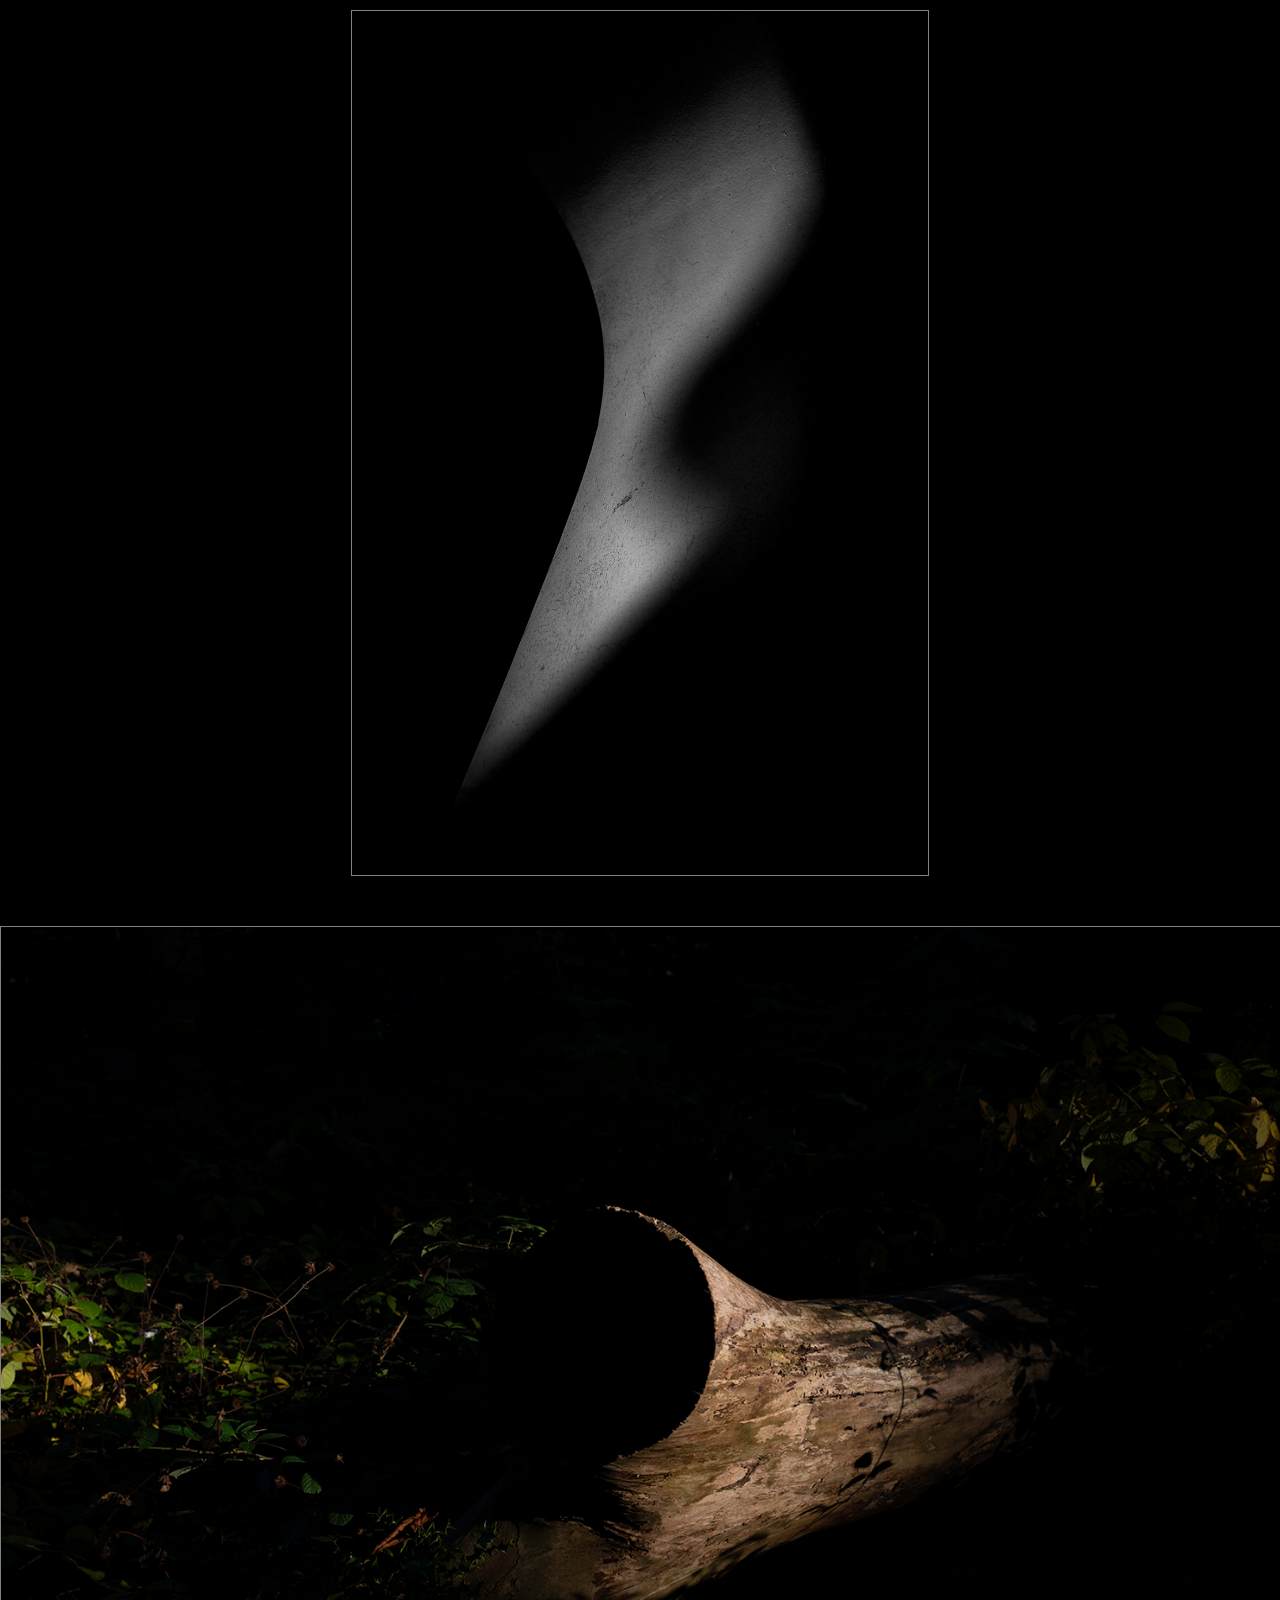
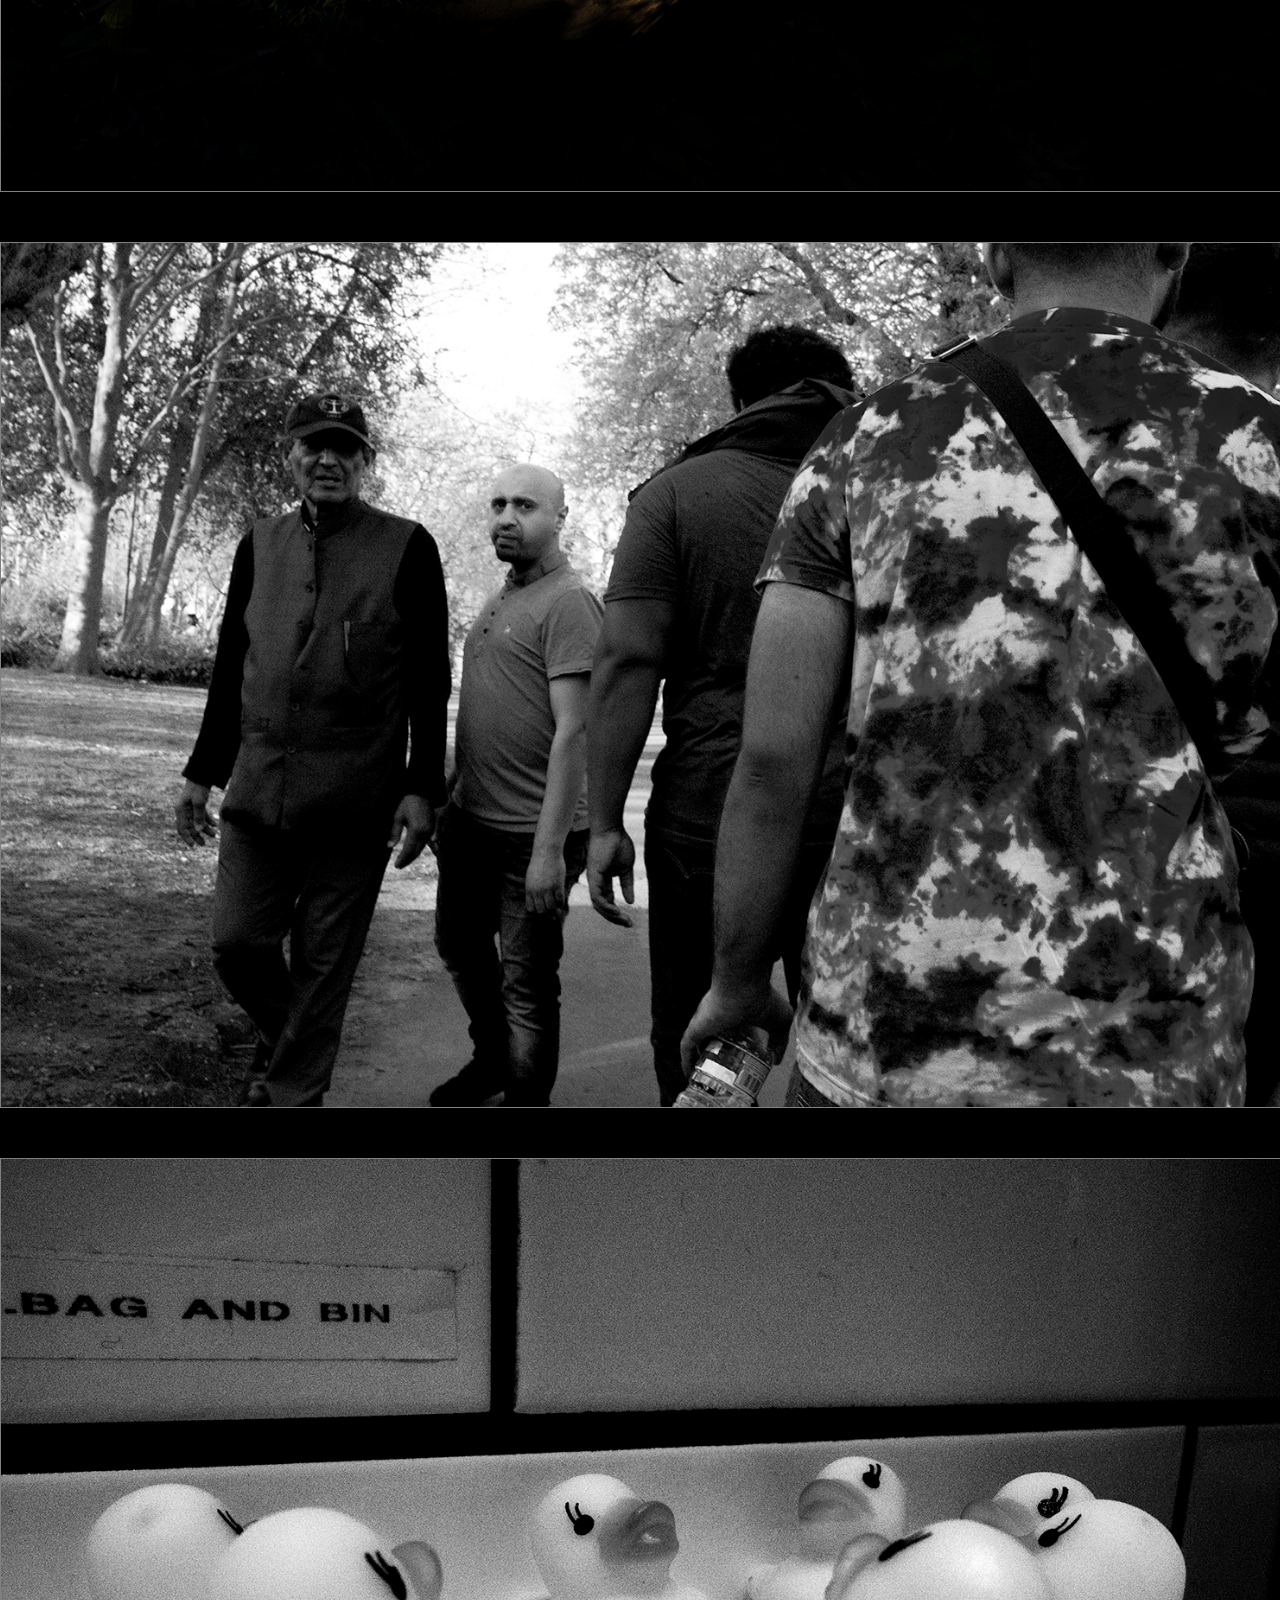
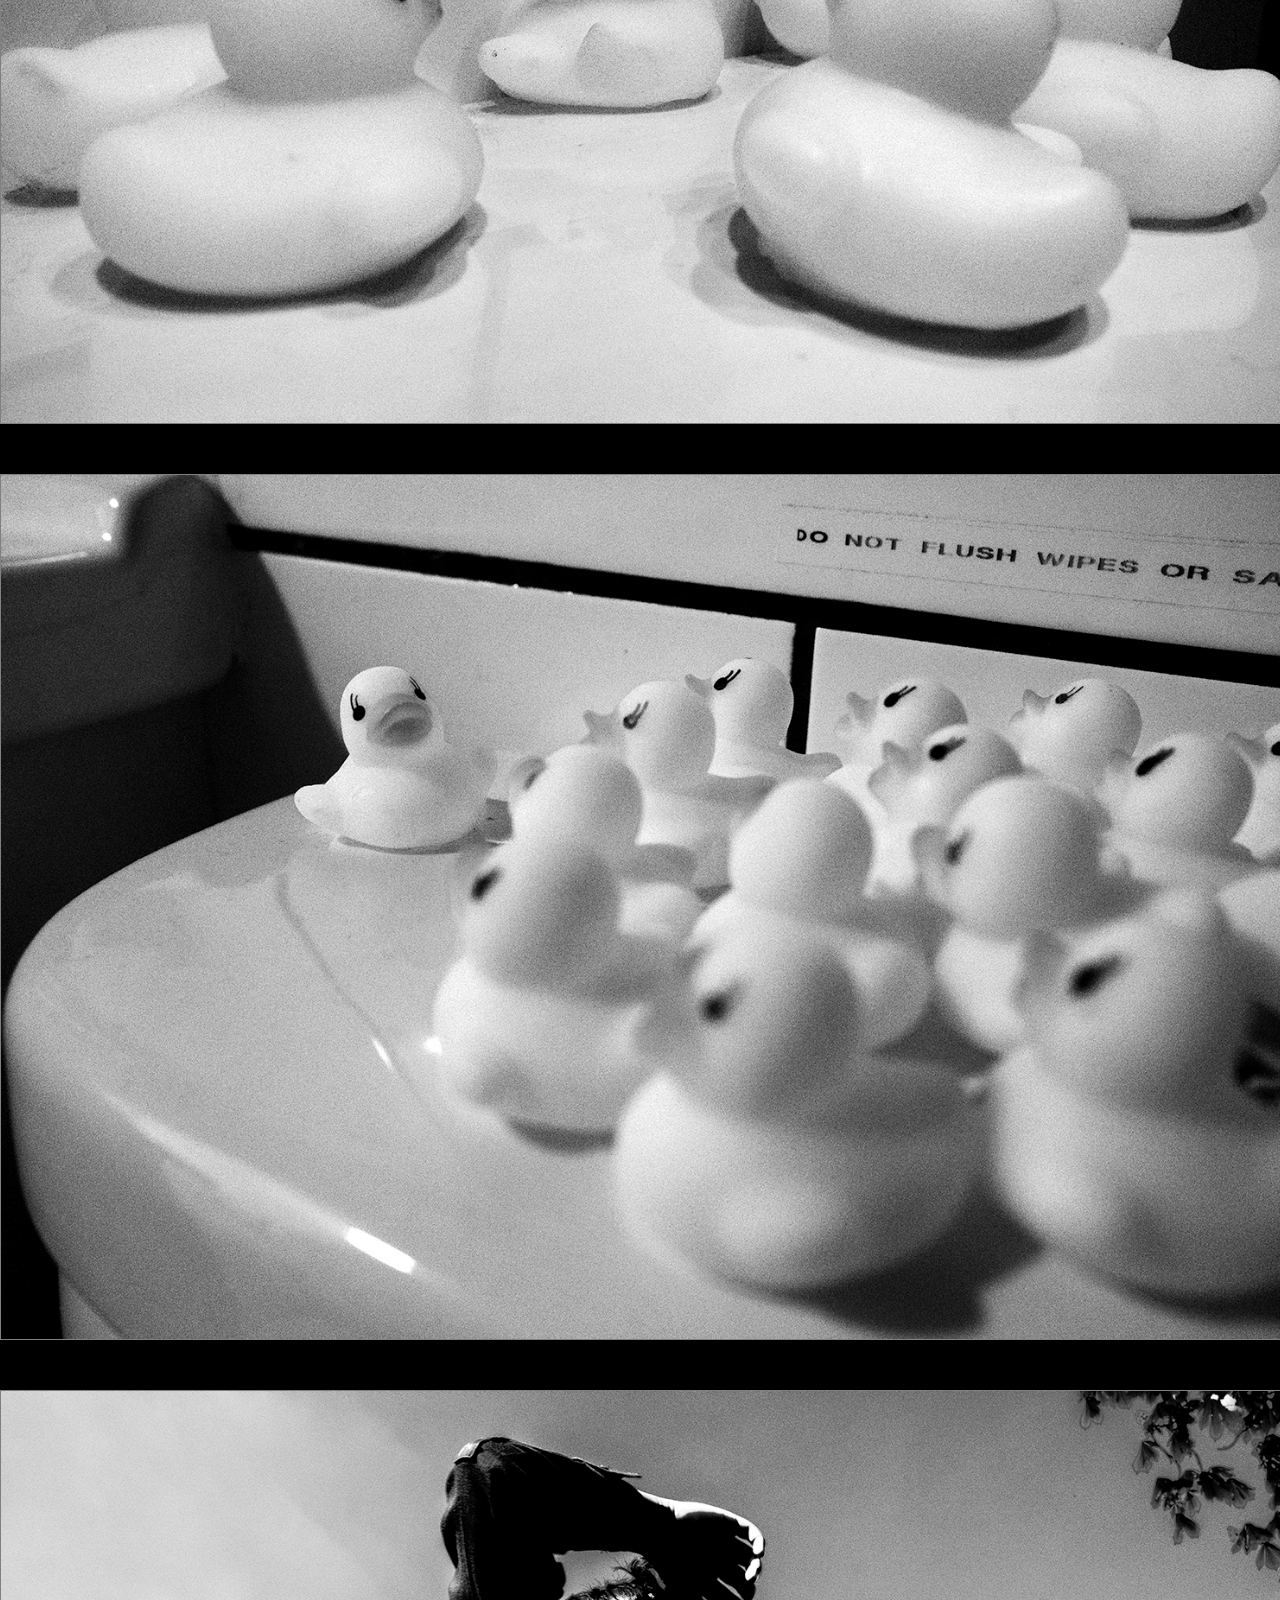
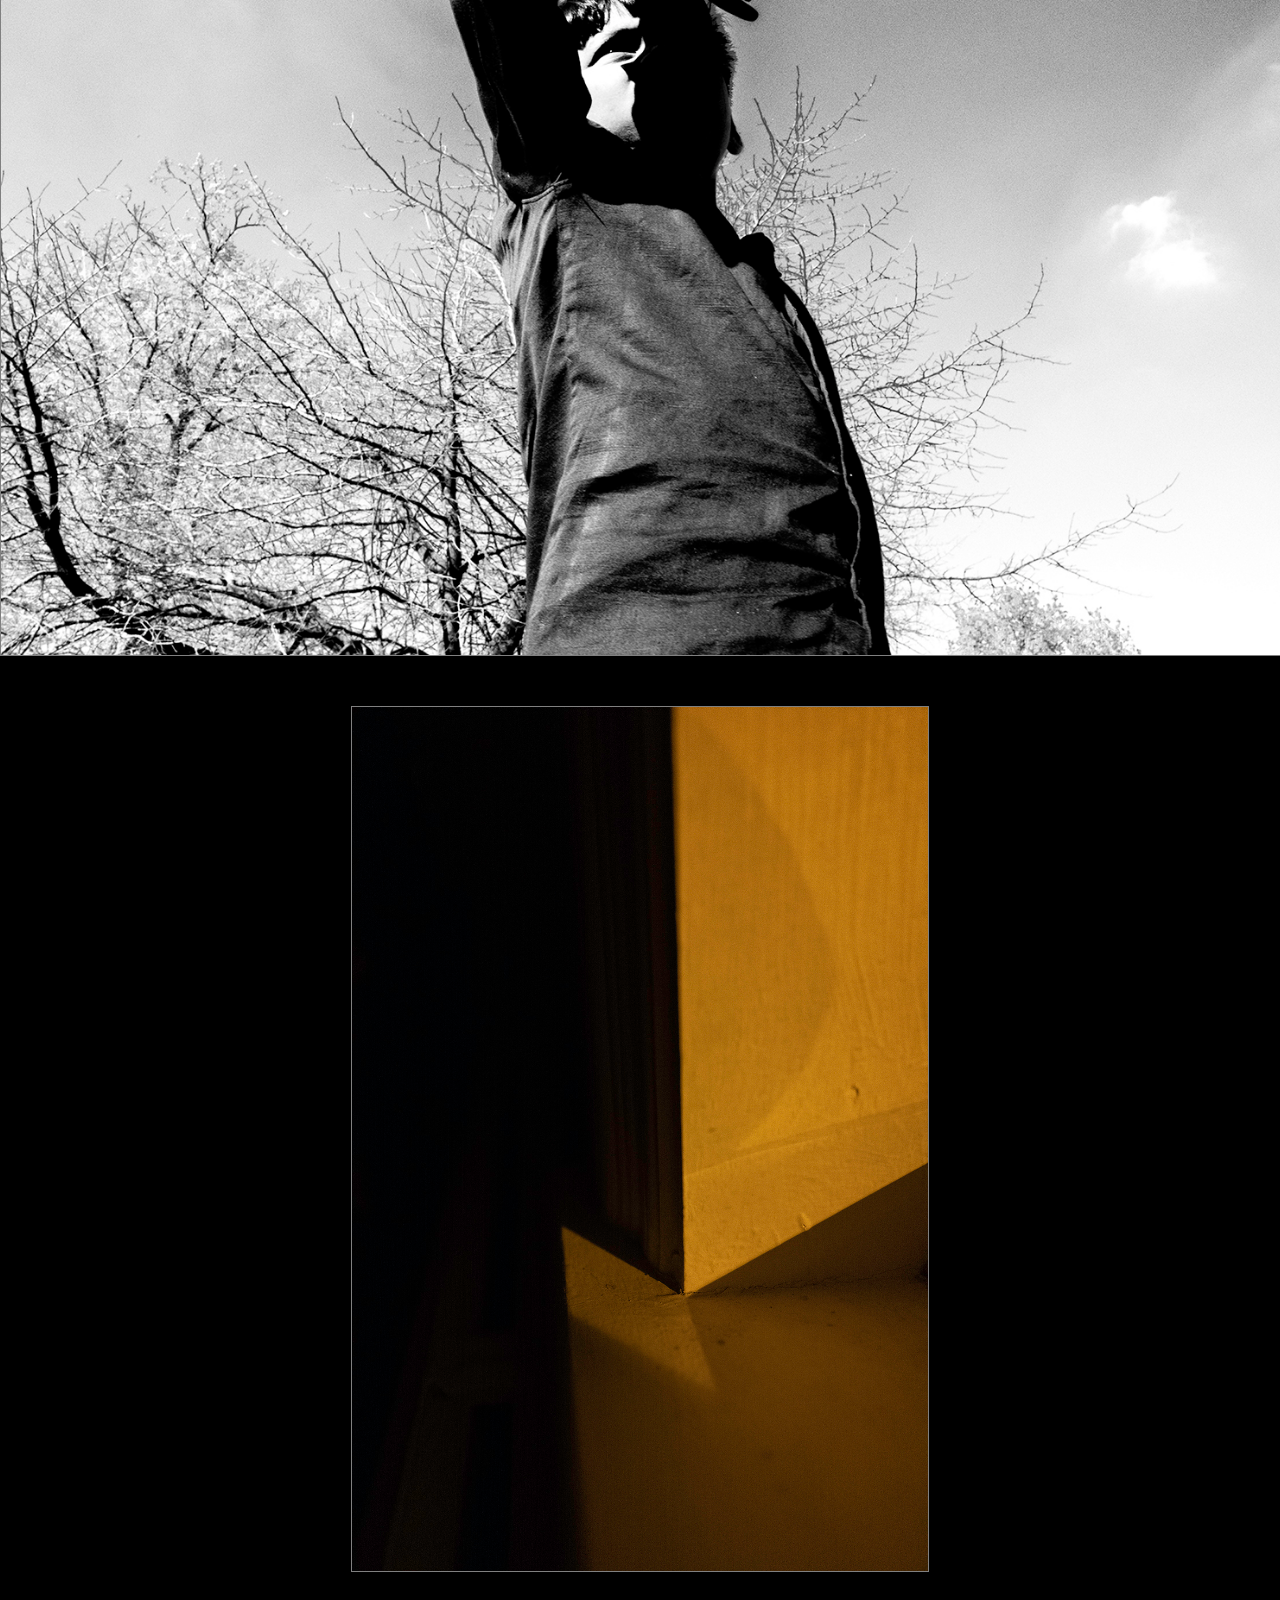
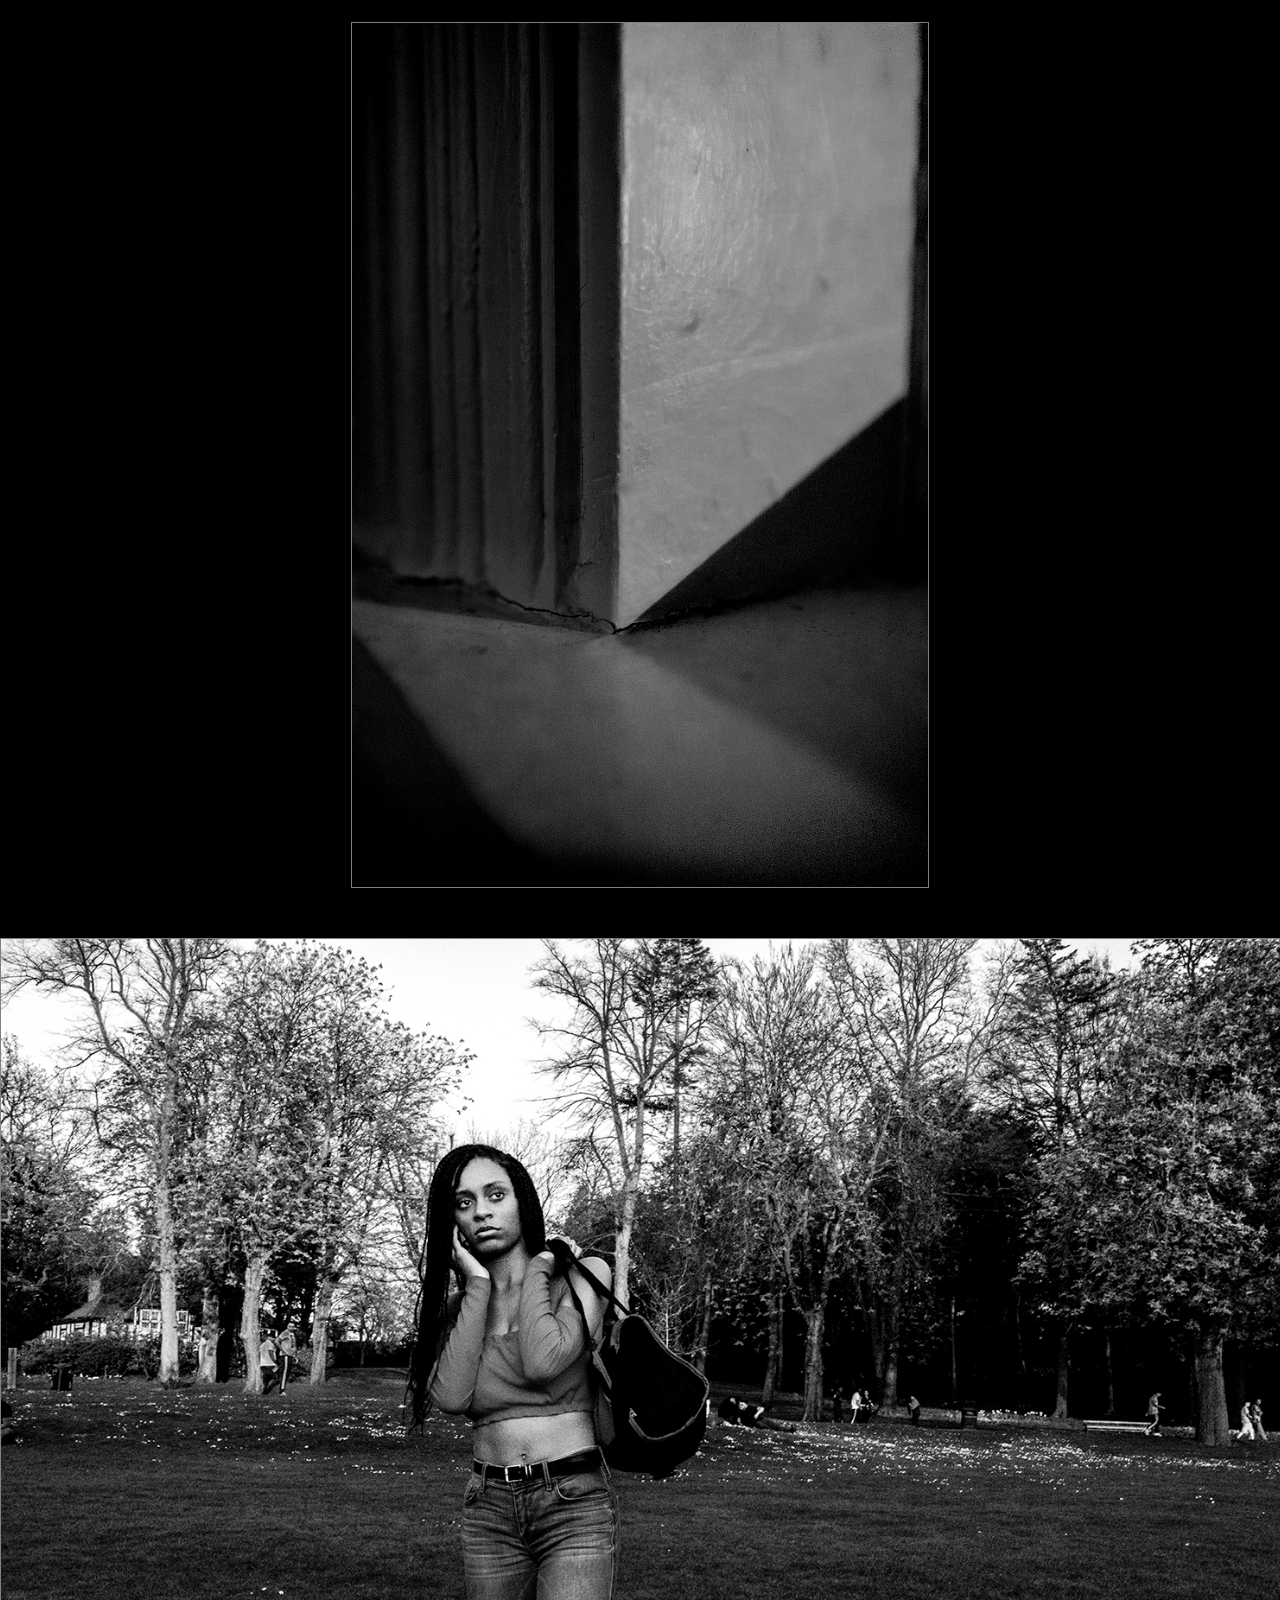
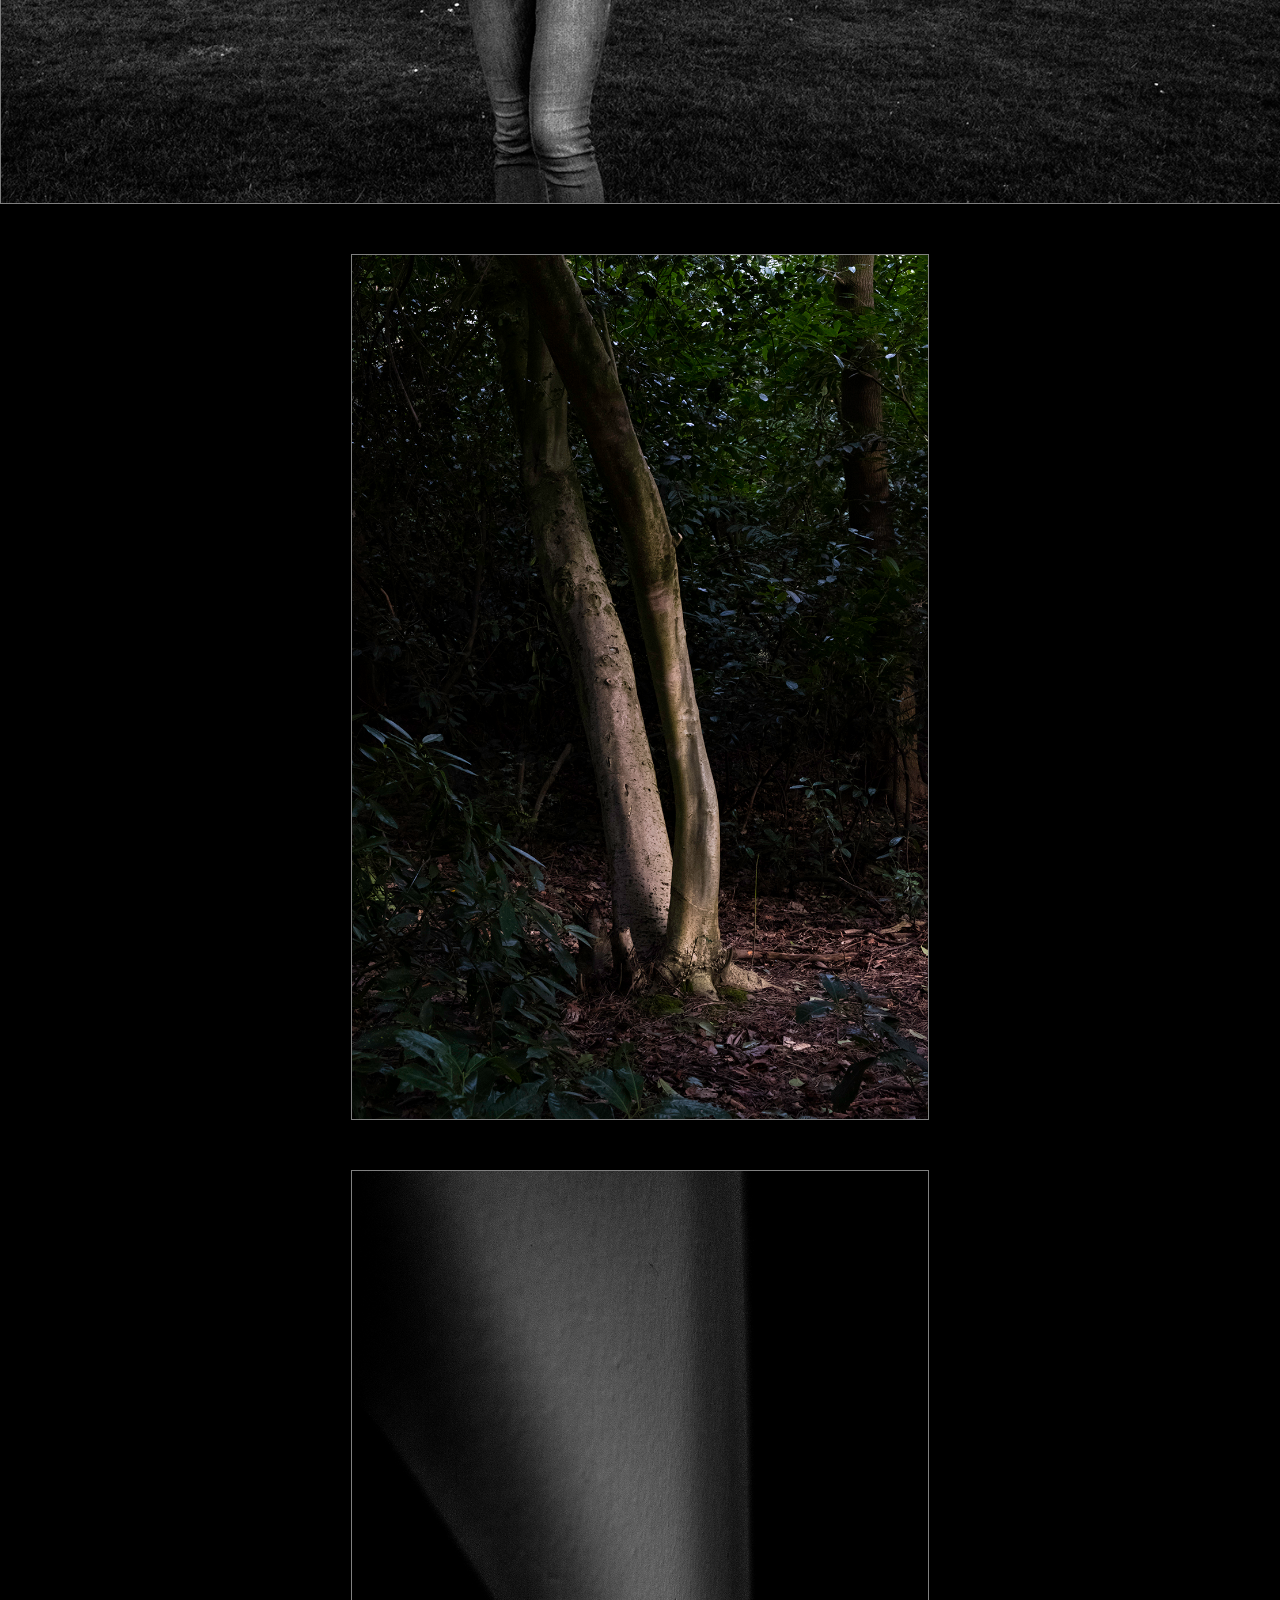
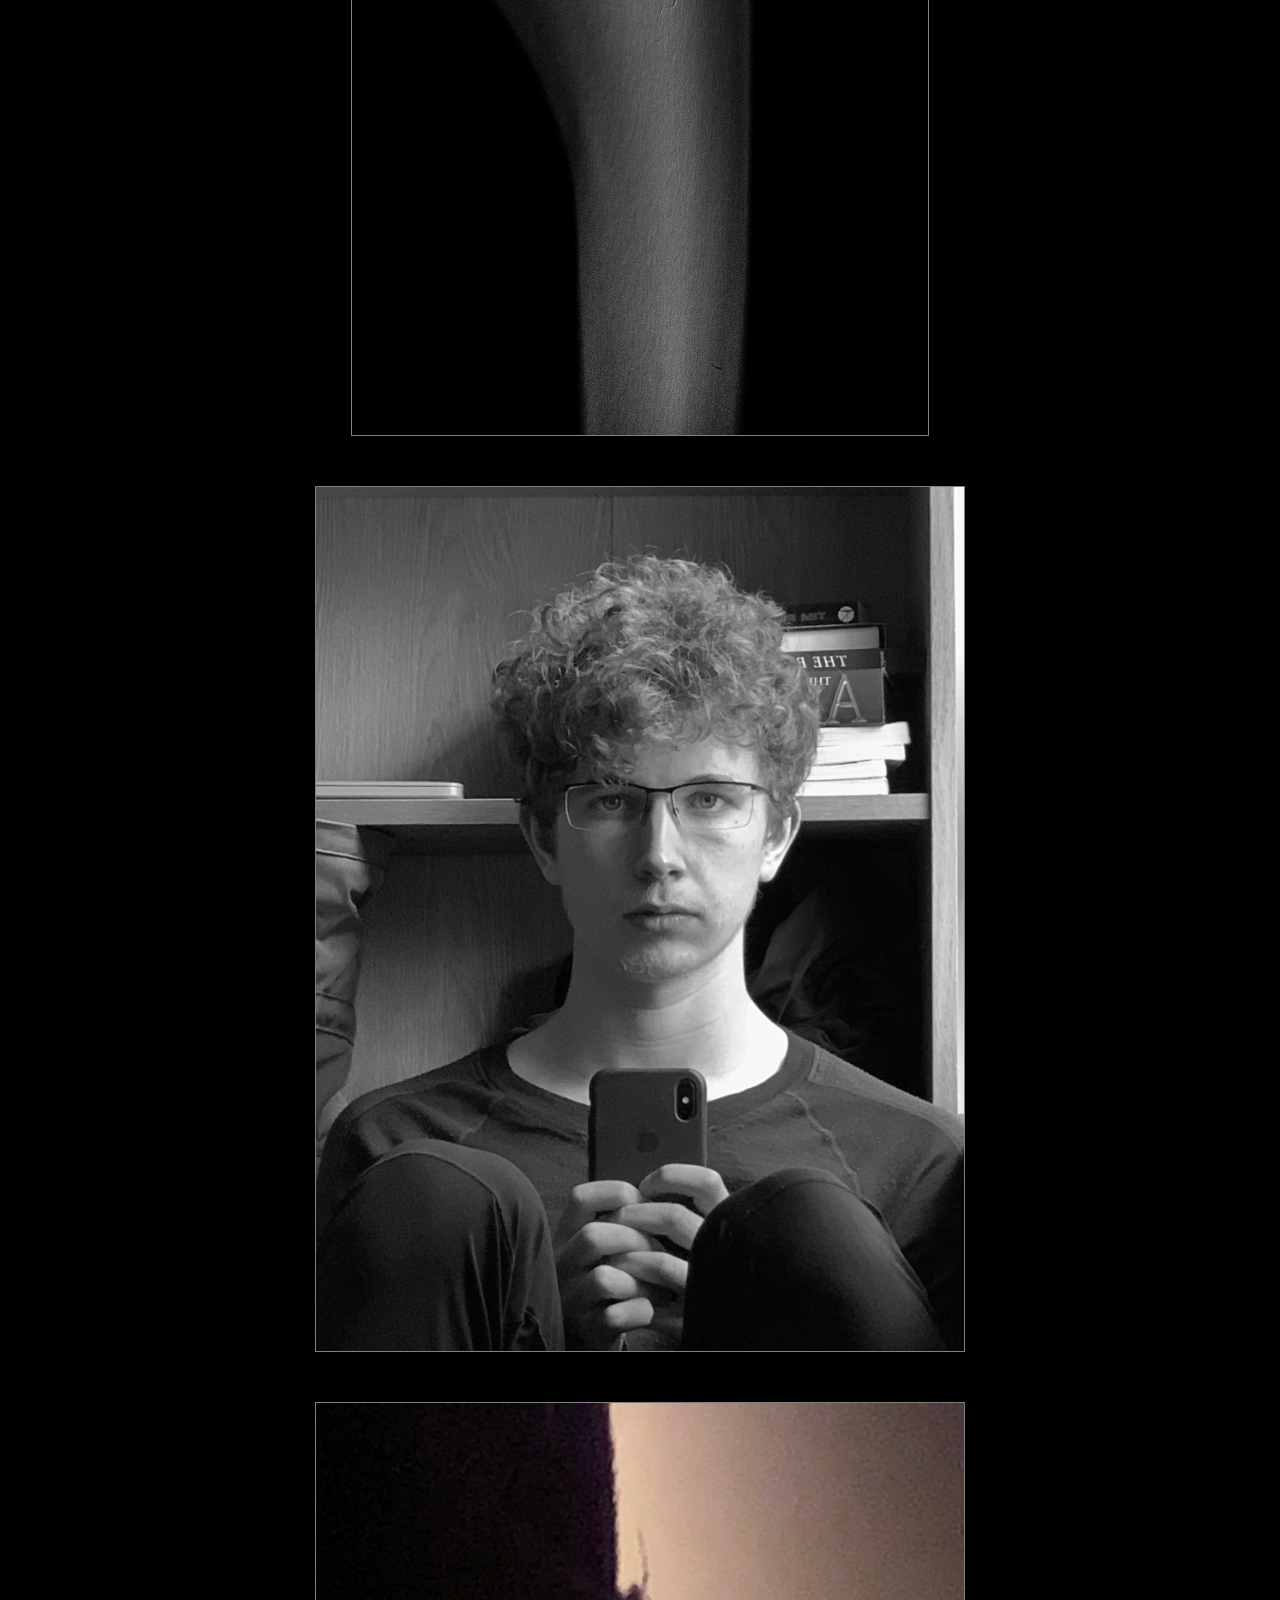
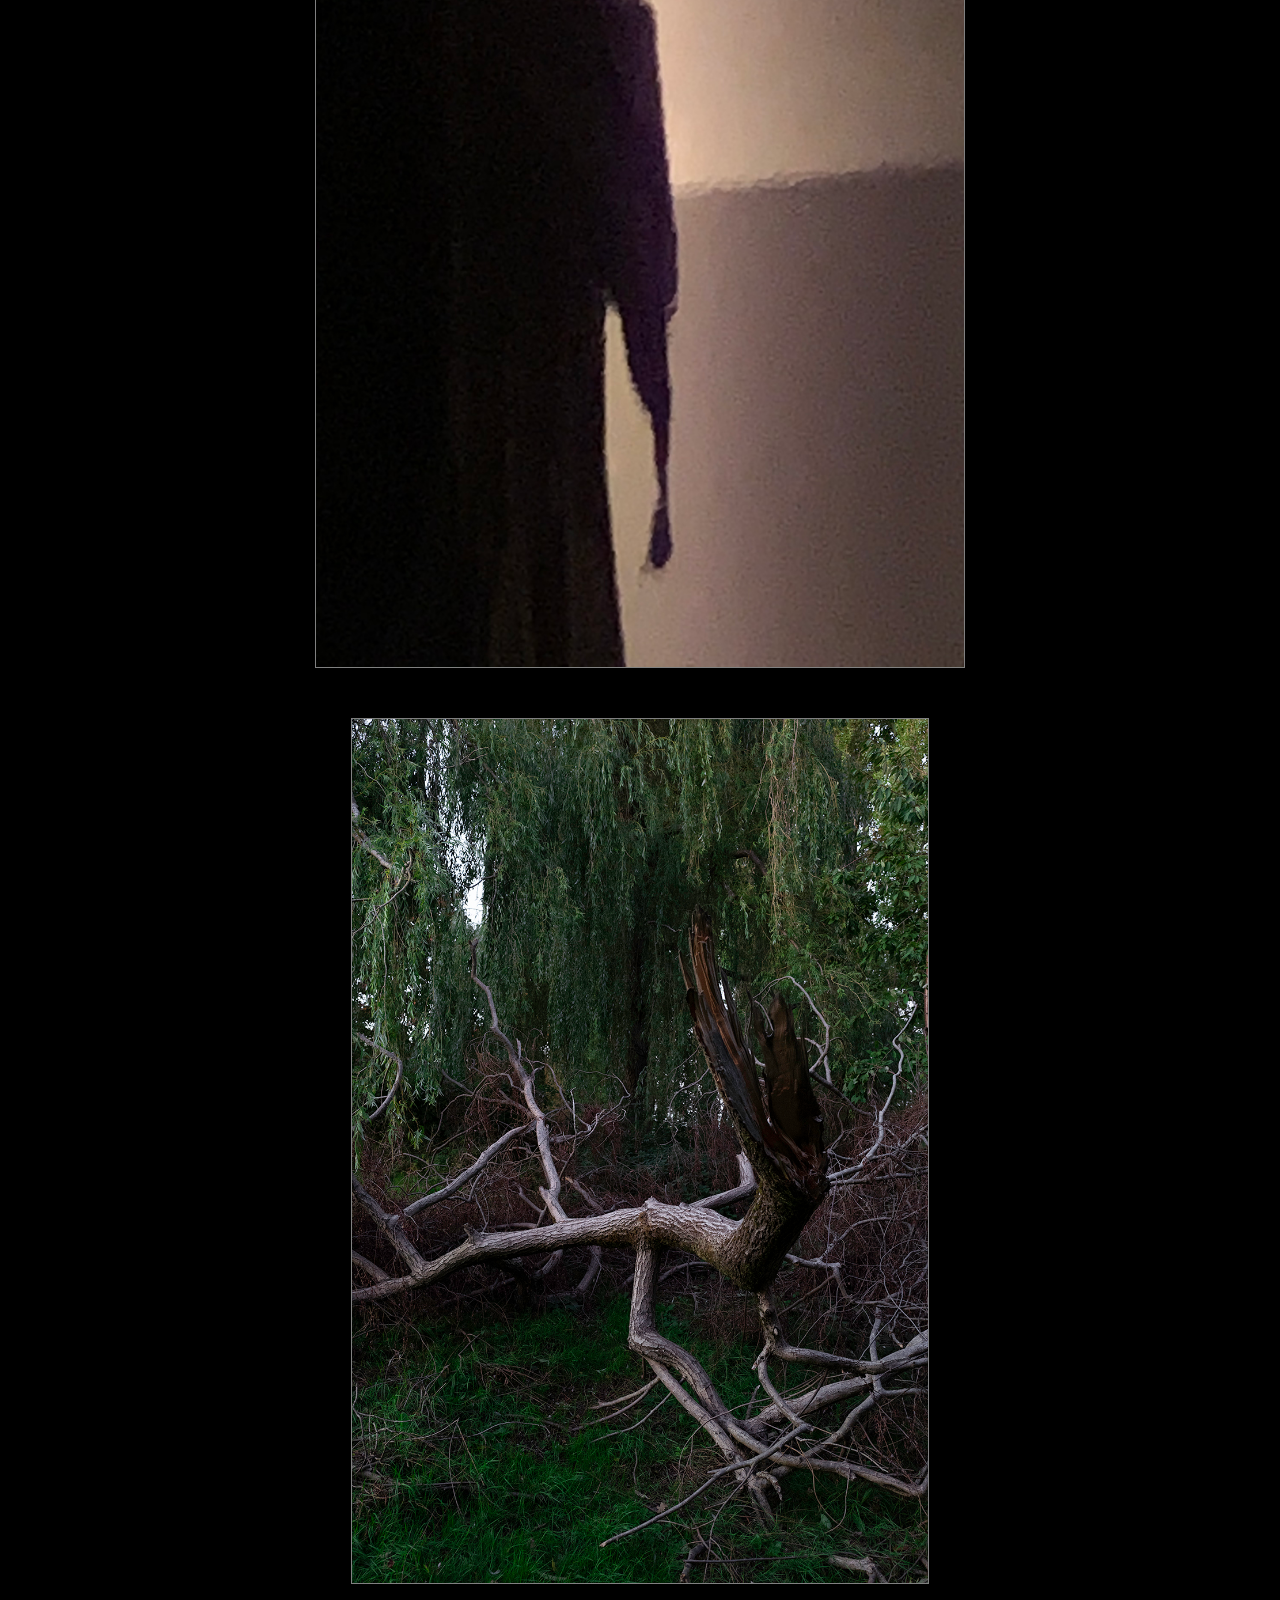
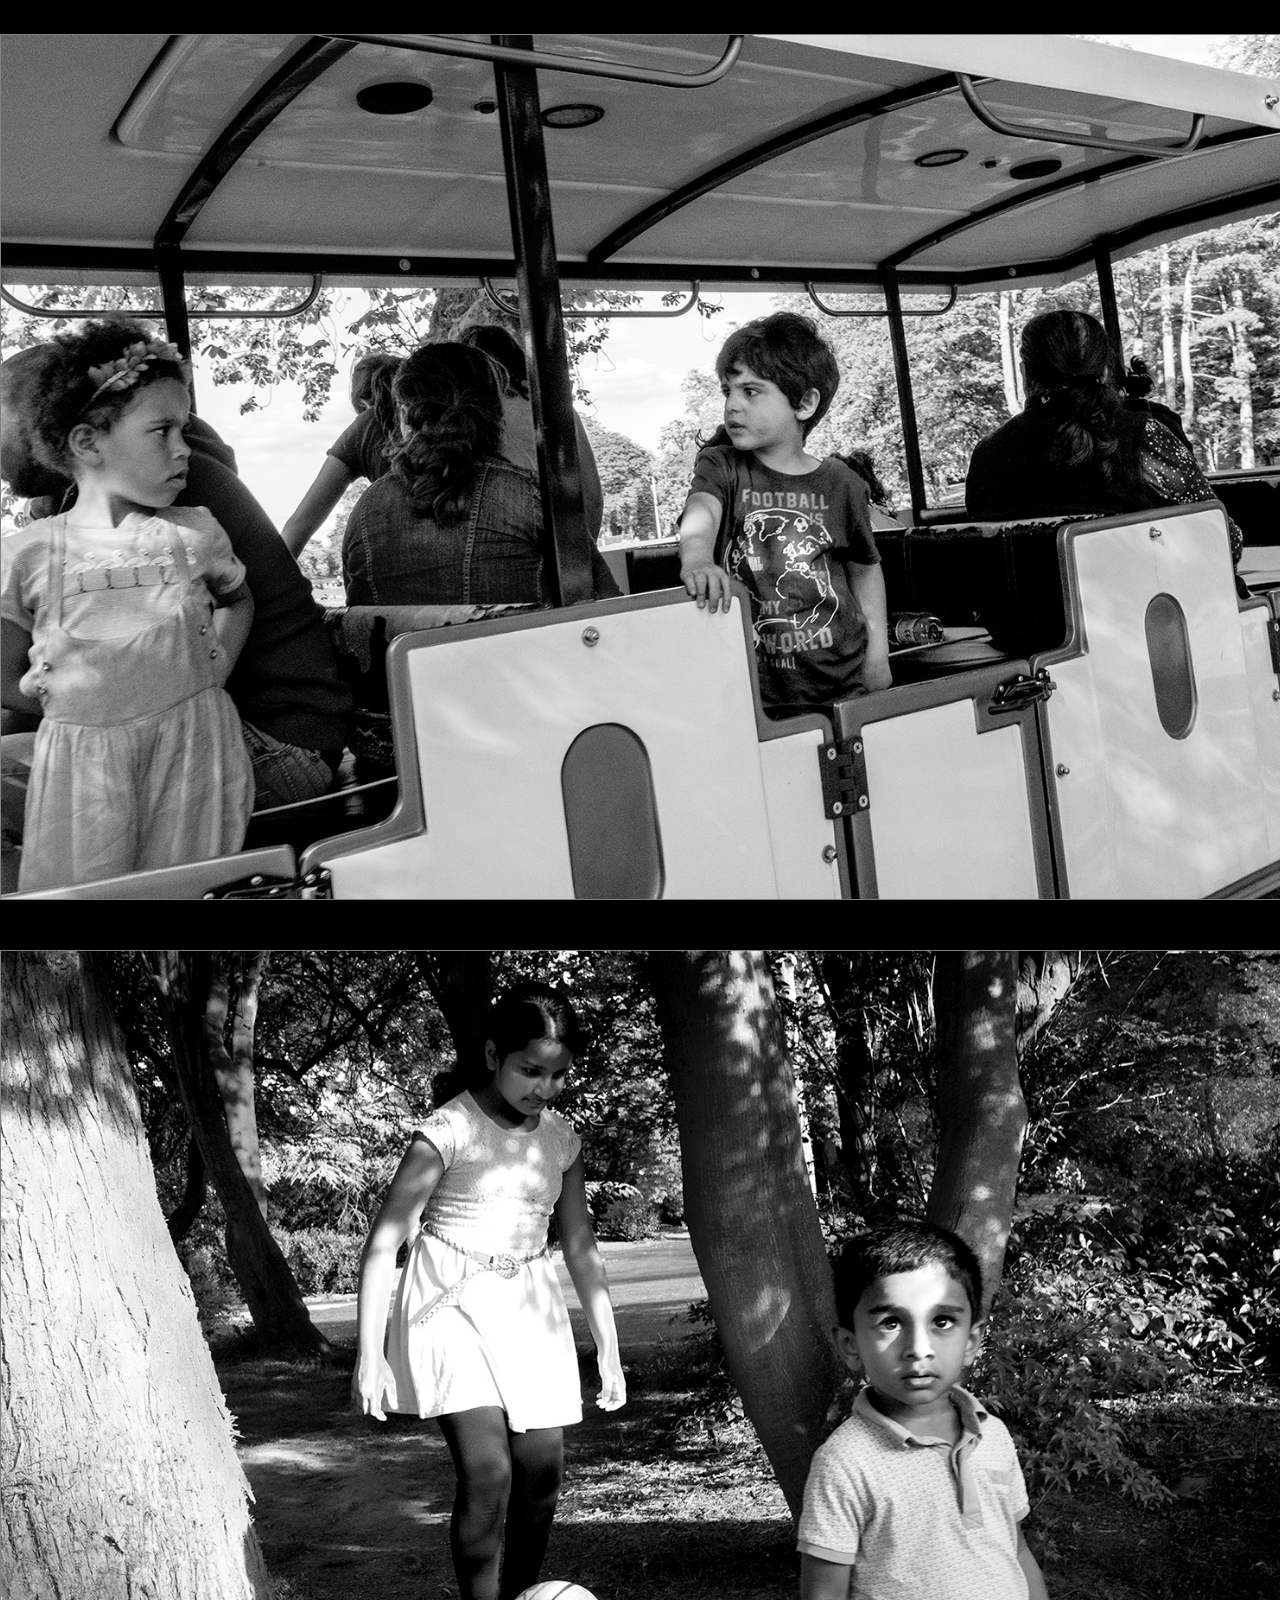
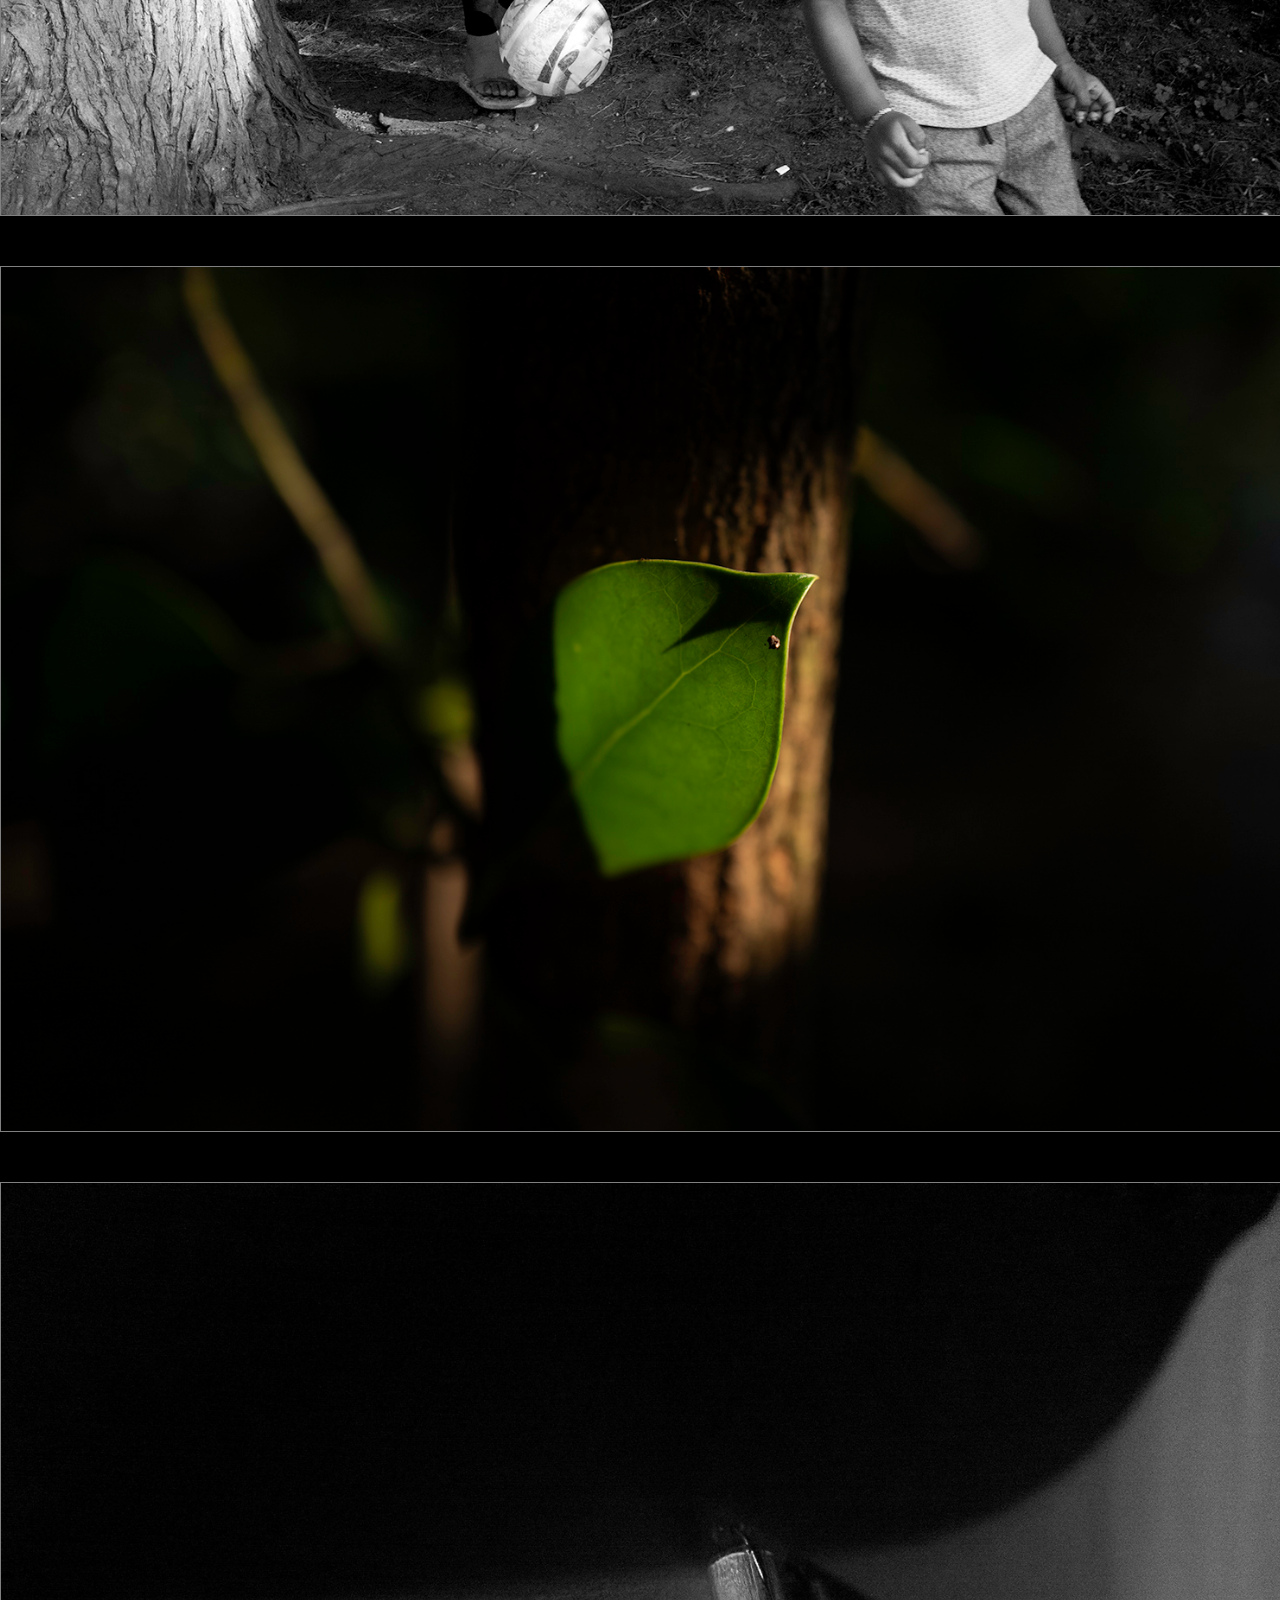
==== index.html @ 8e96b948 "bish bash bosh" ====
<html>
<head>
    <title>Private / Public</title>
    <link rel="stylesheet" href="style.css" />
</head>
<body>
    <img src="L1140831-20_04_2019.jpg" id="abstract-naked-woman">

    <img src="L1110165-10_10_2018.jpg" id="masterpiece-tree">

    <img src="DSCF5244-5-19_04_2018.jpg" id="confrontational-look">

    <img src="DSCF3716-3-31_03_2018.jpg" id="duck-circle">

    <img src="DSCF3809-1-31_03_2018.jpg" id="duck-mob">

    <img src="DSCF6383-Edit.jpg" id="boy-shading-eye">

    <img src="L1120424-24_08_2021.jpg" id="color-window-shapes">

    <img src="L1140466-29_03_2019.jpg" id="bw-window-shapes">

    <img src="DSCF5647-19_04_2018.jpg" id="woman-duffle-phone">

    <img src="DSCF3630-26_03_2018.jpg" id="og-tree">

    <img src="L1160072-24_06_2019.jpg" id="abstract-back-of-leg">

    <img src="IMG_3065.JPG" id="me">

    <img src="IMG_6172.JPG" id="abstract-phone-photo">

    <img src="L1100747-24_09_2018.jpg" id="tree-crossed-legs">

    <img src="DSCF6689-Edit.jpg" id="boy-and-girl-looking-at-eachother">

    <img src="DSCF6788-Edit.jpg" id="girl-with-football-boy-looking-at-camera">

    <img src="L1100304-01_09_2018.jpg" id="green-petal">

    <img src="L1110355-22-18_10_2018.jpg" id="bw-blind-adjusting-stick">

    <img src="L1200236-15_04_2020.jpg" id="abstract-printed-two-semi-circles">

    <img src="L1200239-2-18_04_2020.jpg" id="abstract-printed-behind-sofa">
</body>
</html>
---- style.css ----
body {
  background-color: black;
  margin:0px;
}

/* Mobile Phone - Portrait */
@media (orientation: portrait) {
    img {
      border: 2px solid gray;
      width: 100%;
      margin-top: 10px;
      margin-left: 20px;
      margin-right: 20px;
      margin-bottom: 50px;
    }
}

/* Mobile Phone - Landscape */
@media (orientation: landscape) {
    img {
      border: 1.5px solid gray;
      Height: 96%;
      margin: auto;
      margin-top: 10px;
      margin-bottom: 50px;
      display: block;
    }
}
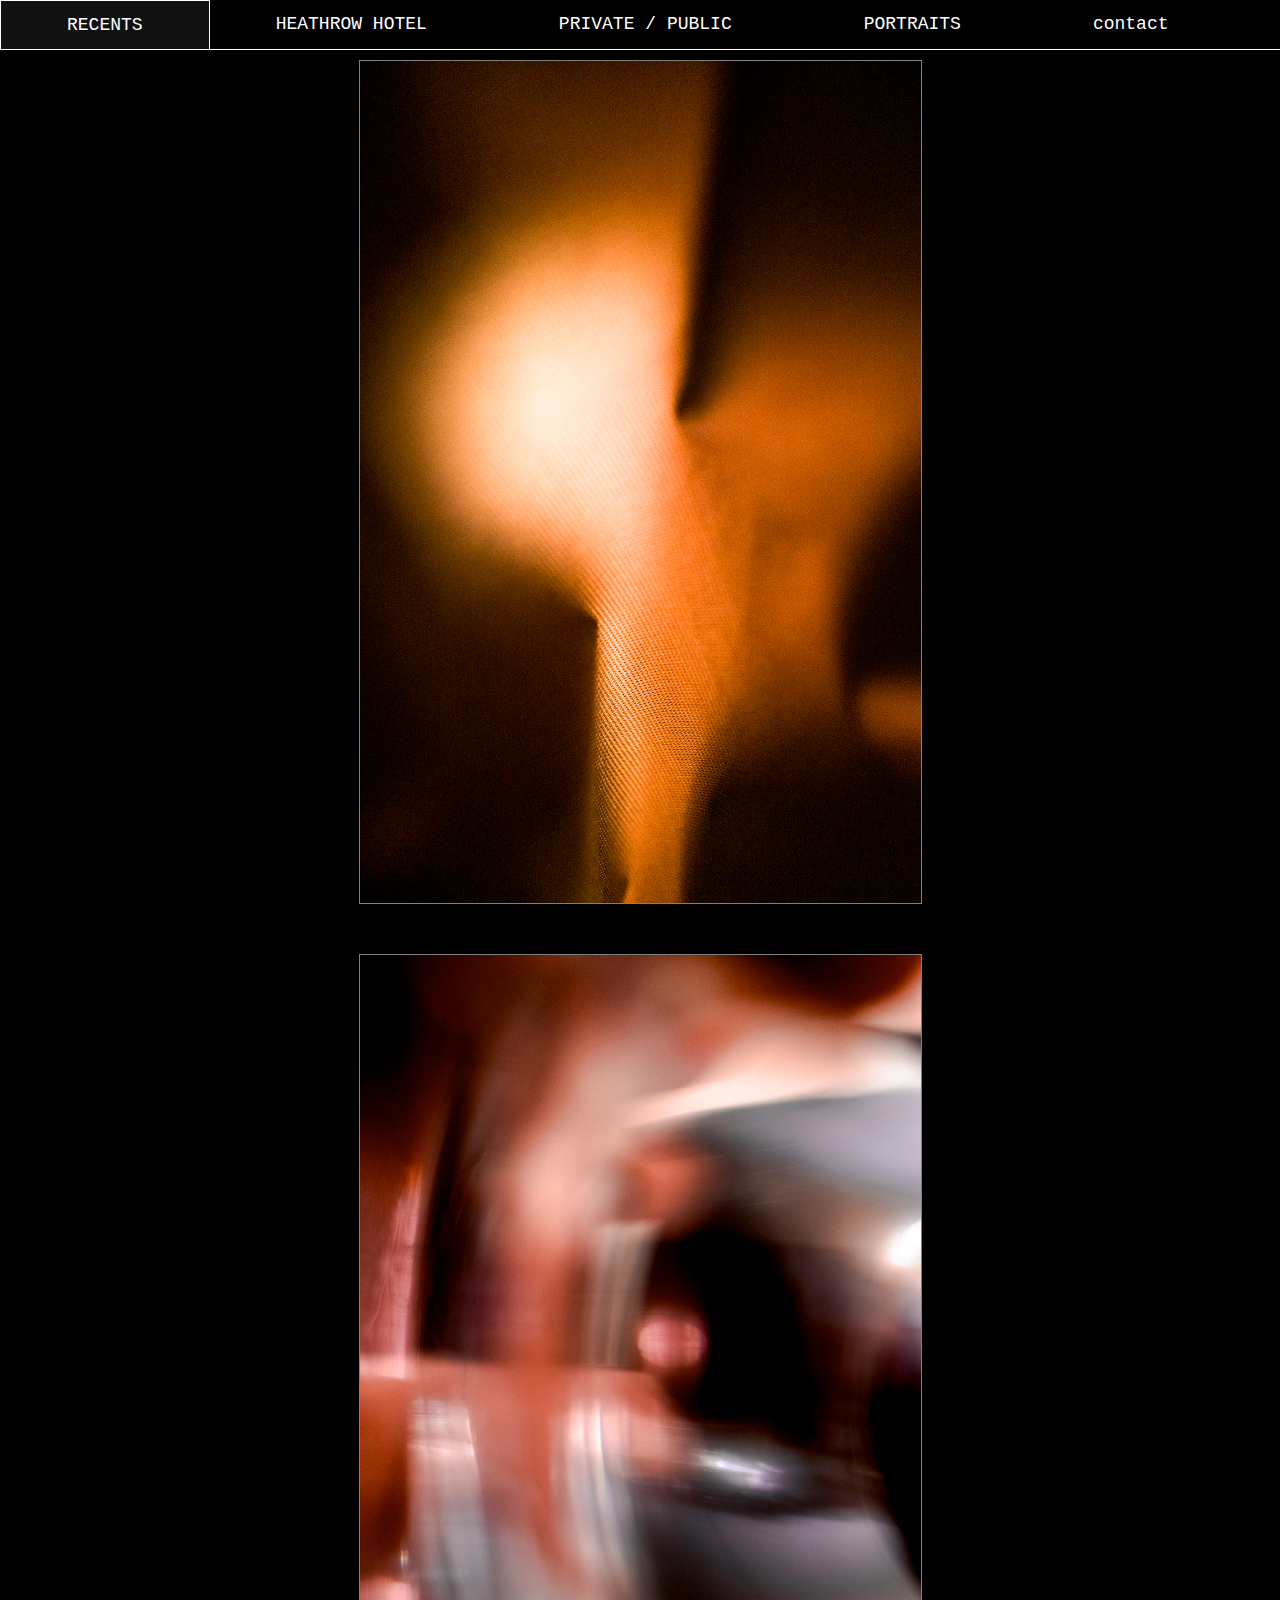
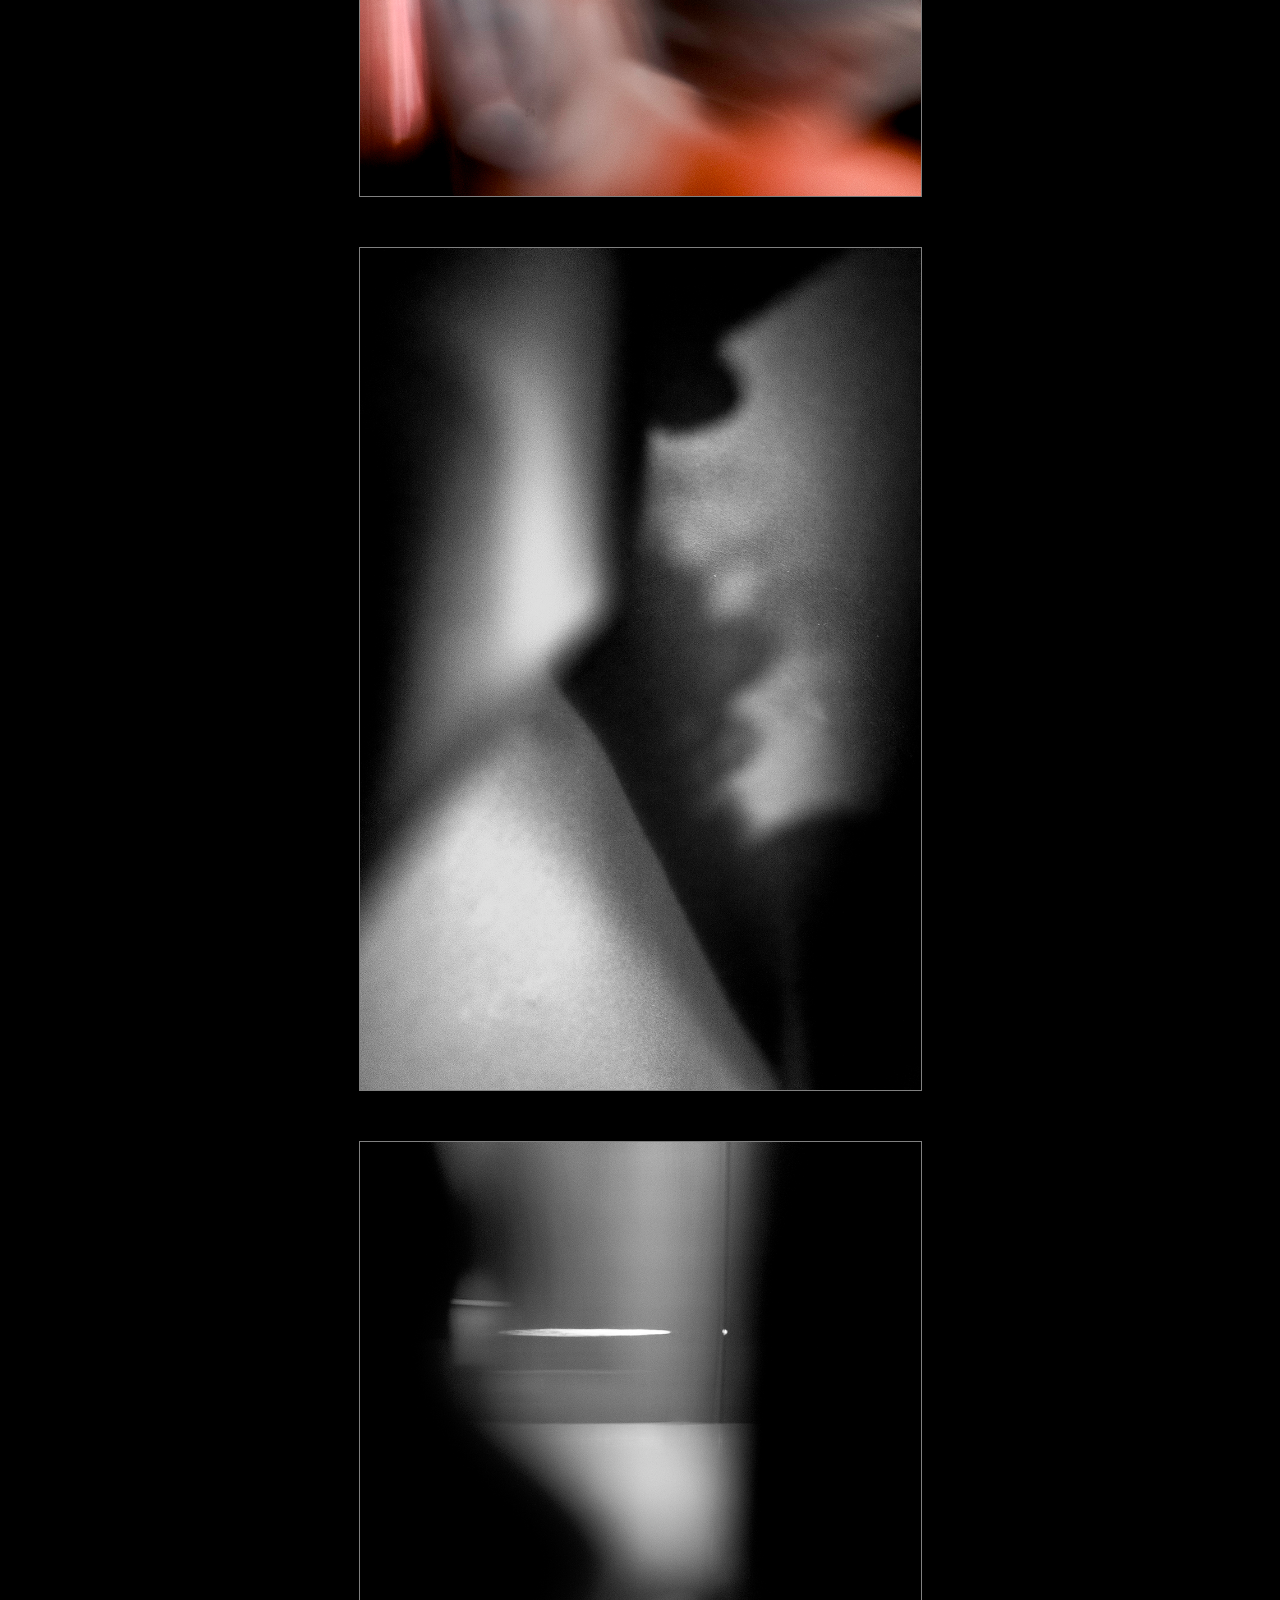
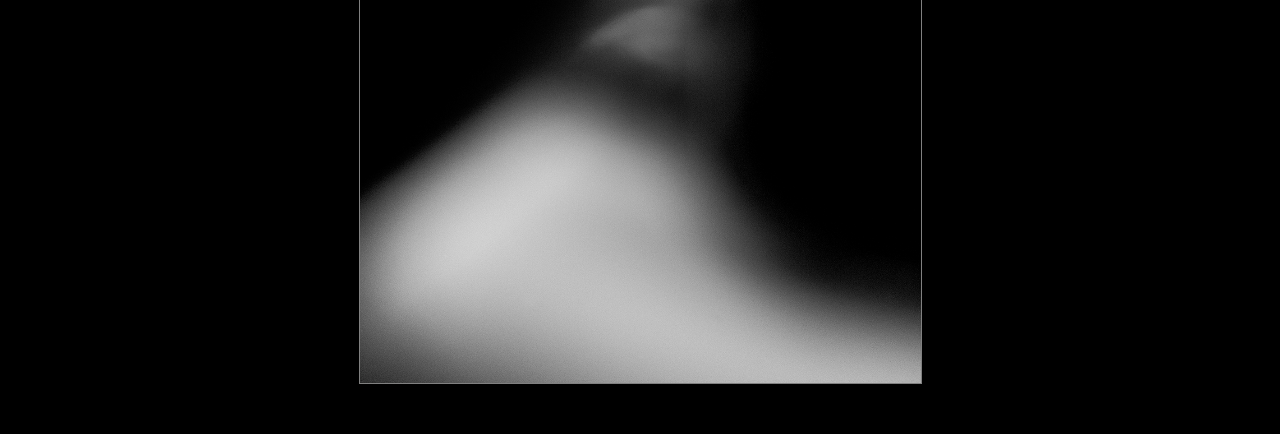
==== commit ecf7d542: "refactoring code" ====
--- a/index.html
+++ b/index.html
@@ -1,47 +1,19 @@
 <html>
 <head>
-    <title>Private / Public</title>
+    <title>RECENTS</title>
     <link rel="stylesheet" href="style.css" />
 </head>
 <body>
-    <img src="L1140831-20_04_2019.jpg" id="abstract-naked-woman">
-
-    <img src="L1110165-10_10_2018.jpg" id="masterpiece-tree">
-
-    <img src="DSCF5244-5-19_04_2018.jpg" id="confrontational-look">
-
-    <img src="DSCF3716-3-31_03_2018.jpg" id="duck-circle">
-
-    <img src="DSCF3809-1-31_03_2018.jpg" id="duck-mob">
-
-    <img src="DSCF6383-Edit.jpg" id="boy-shading-eye">
-
-    <img src="L1120424-24_08_2021.jpg" id="color-window-shapes">
-
-    <img src="L1140466-29_03_2019.jpg" id="bw-window-shapes">
-
-    <img src="DSCF5647-19_04_2018.jpg" id="woman-duffle-phone">
-
-    <img src="DSCF3630-26_03_2018.jpg" id="og-tree">
-
-    <img src="L1160072-24_06_2019.jpg" id="abstract-back-of-leg">
-
-    <img src="IMG_3065.JPG" id="me">
-
-    <img src="IMG_6172.JPG" id="abstract-phone-photo">
-
-    <img src="L1100747-24_09_2018.jpg" id="tree-crossed-legs">
-
-    <img src="DSCF6689-Edit.jpg" id="boy-and-girl-looking-at-eachother">
-
-    <img src="DSCF6788-Edit.jpg" id="girl-with-football-boy-looking-at-camera">
-
-    <img src="L1100304-01_09_2018.jpg" id="green-petal">
-
-    <img src="L1110355-22-18_10_2018.jpg" id="bw-blind-adjusting-stick">
-
-    <img src="L1200236-15_04_2020.jpg" id="abstract-printed-two-semi-circles">
-
-    <img src="L1200239-2-18_04_2020.jpg" id="abstract-printed-behind-sofa">
+<ul>
+    <li><a class="active" href="index.html">RECENTS</a></li>
+    <li><a href="heathrow-hotel/view.html">HEATHROW HOTEL</a></li>
+    <li><a href="private-public/view.html">PRIVATE / PUBLIC</a></li>
+    <li><a href="portraits/view.html">PORTRAITS</a></li>
+    <li><a id="contact" href="contact.html">contact</a></li>
+</ul>
+    <img src="L1310256-Edit.jpg">
+    <img src="L1300208-Edit.jpg">
+    <img src="L1330542-Edit.jpg">
+    <img src="L1330875-Edit.jpg">
 </body>
 </html>--- a/style.css
+++ b/style.css
@@ -3,26 +3,91 @@
   margin:0px;
 }
 
-/* Mobile Phone - Portrait */
 @media (orientation: portrait) {
     img {
       border: 2px solid gray;
       width: 100%;
-      margin-top: 10px;
+      margin-top: 15px;
       margin-left: 20px;
       margin-right: 20px;
       margin-bottom: 50px;
     }
 }
 
-/* Mobile Phone - Landscape */
 @media (orientation: landscape) {
     img {
       border: 1.5px solid gray;
-      Height: 96%;
+      Height: 93.5%;
       margin: auto;
       margin-top: 10px;
       margin-bottom: 50px;
       display: block;
     }
+}
+
+@media only screen and (max-width: 1250px) {
+    li a {
+      display: block;
+      color: white;
+      text-align: center;
+      padding: 23px 39px;
+      text-decoration: none;
+      font-family: Courier New;
+      font-size: 18px;
+    }
+
+    ul {
+      list-style-type: none;
+      margin: 0;
+      padding: 0;
+      overflow: hidden;
+      background-color: black;
+      border-bottom: solid white 0.5px;
+    }
+}
+
+
+
+@media only screen and (min-width: 1250px) {
+    li a {
+      display: block;
+      color: white;
+      text-align: center;
+      padding: 14px 66px;
+      text-decoration: none;
+      font-family: Courier New;
+      font-size: 18px;
+    }
+
+    ul {
+      list-style-type: none;
+      margin: 0;
+      padding: 0;
+      overflow: hidden;
+      background-color: black;
+      border-bottom: solid white 1px;
+    }
+}
+
+
+li {
+  float: left;
+}
+
+li a:hover {
+  background-color: #111;
+}
+
+.active {
+  border-left: solid white 1px;
+  border-right: solid white 1px;
+  border-top: solid white 1px;
+}
+
+#contact-text {
+  margin-left: 90px;
+  margin-top: 50px;
+  color: white;
+  font-family: Courier New;
+  font-size: 18px;
 }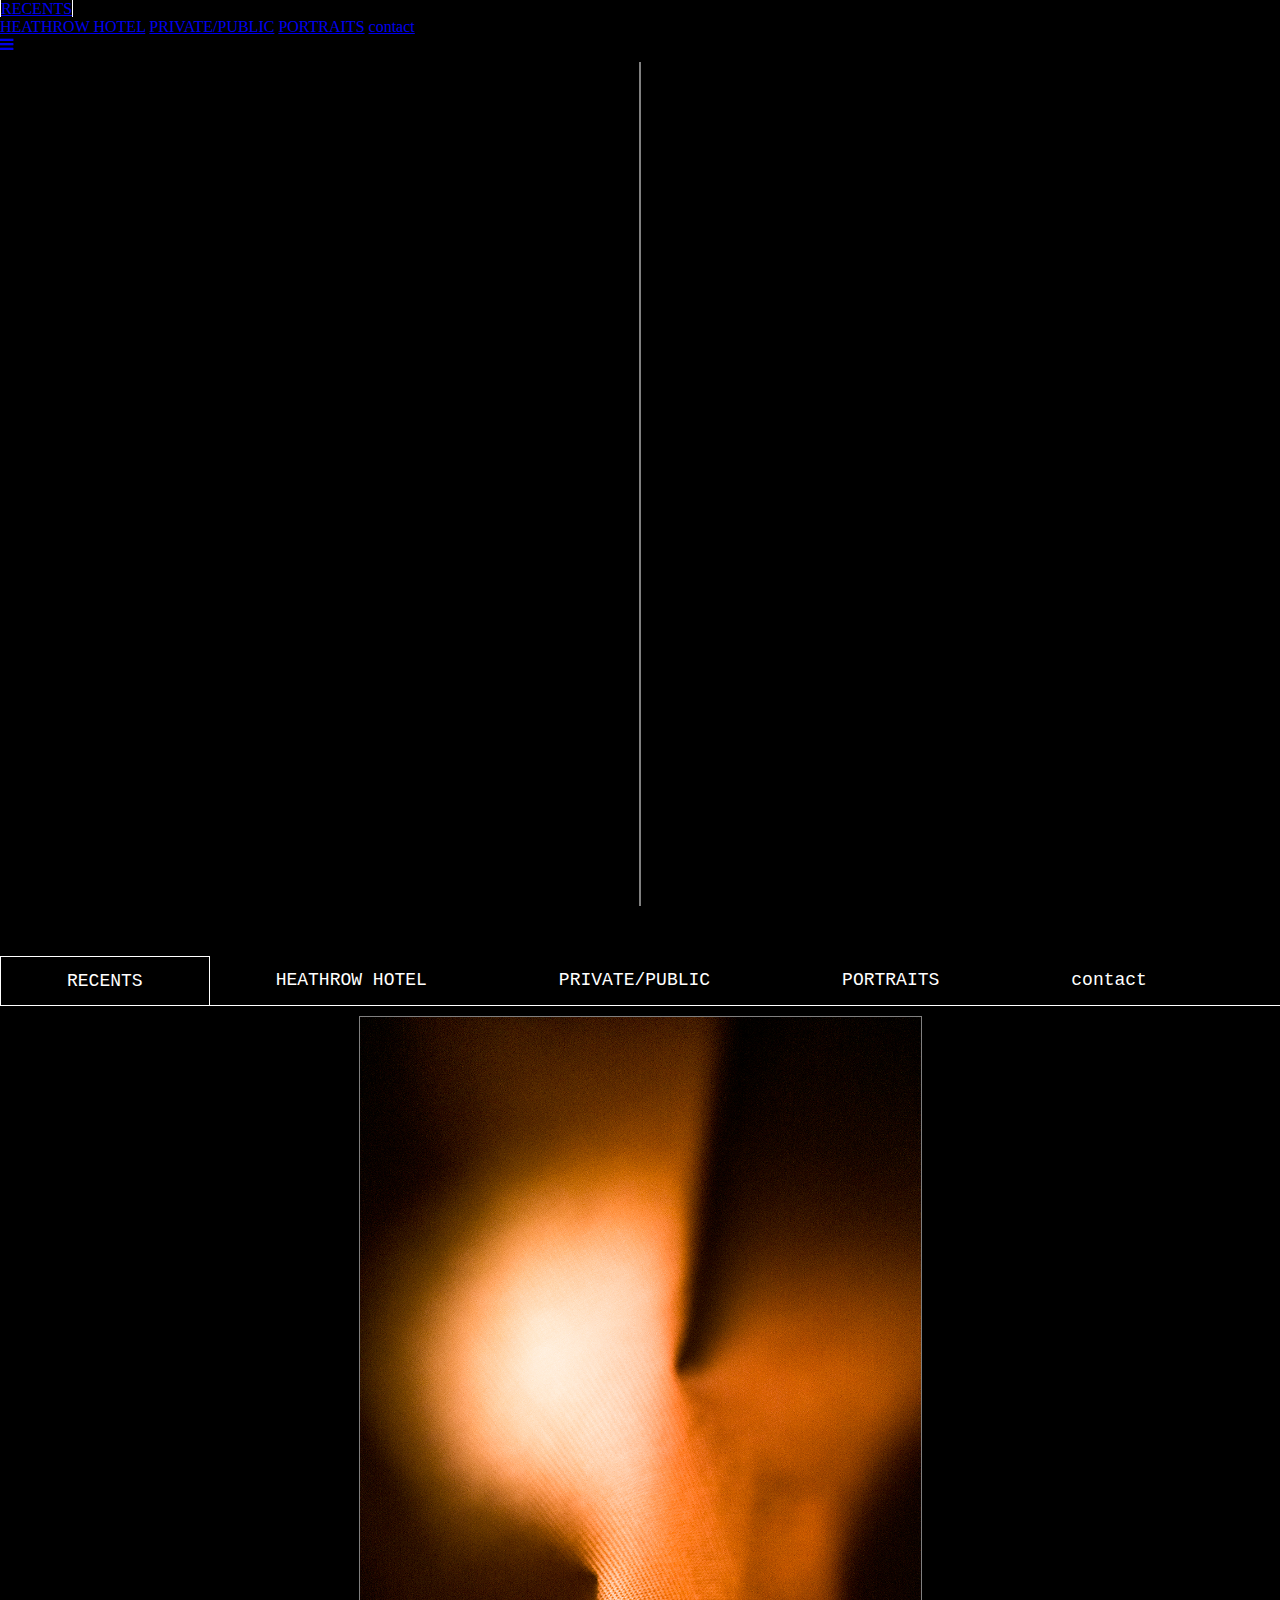
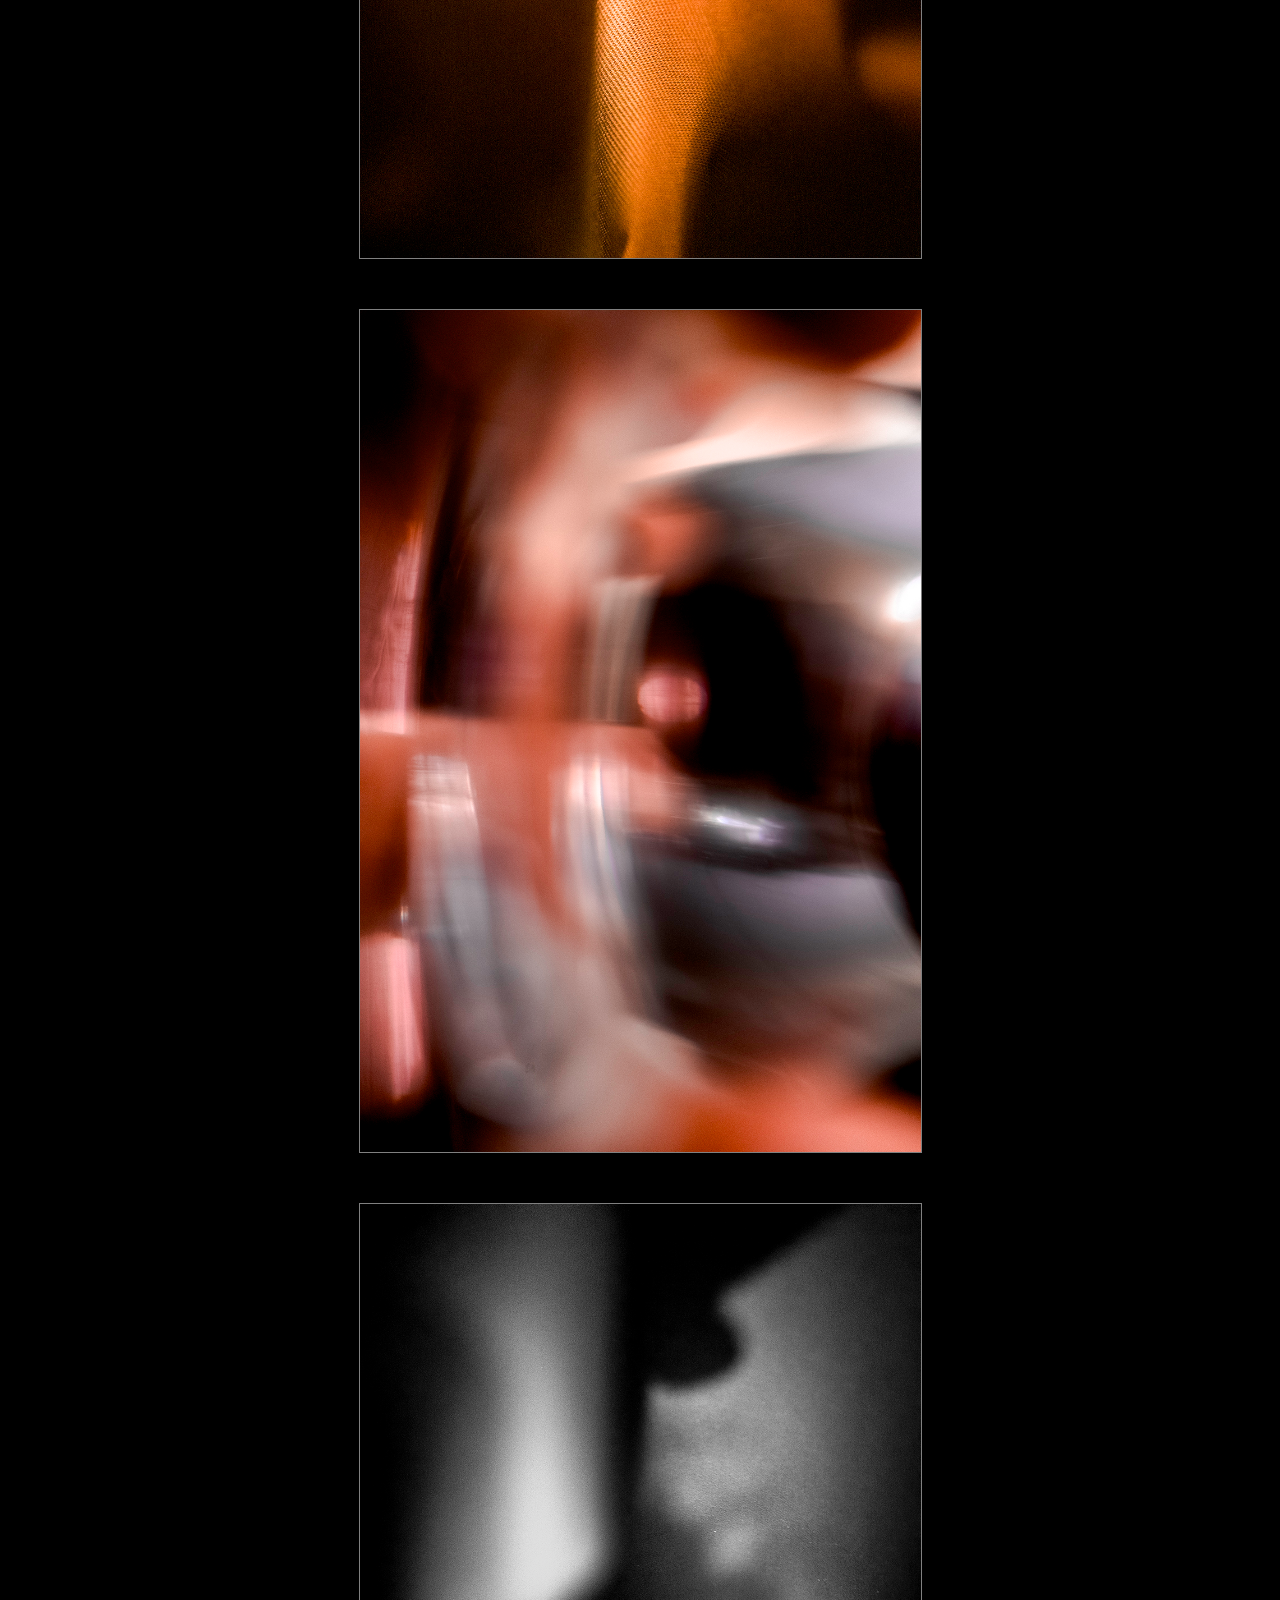
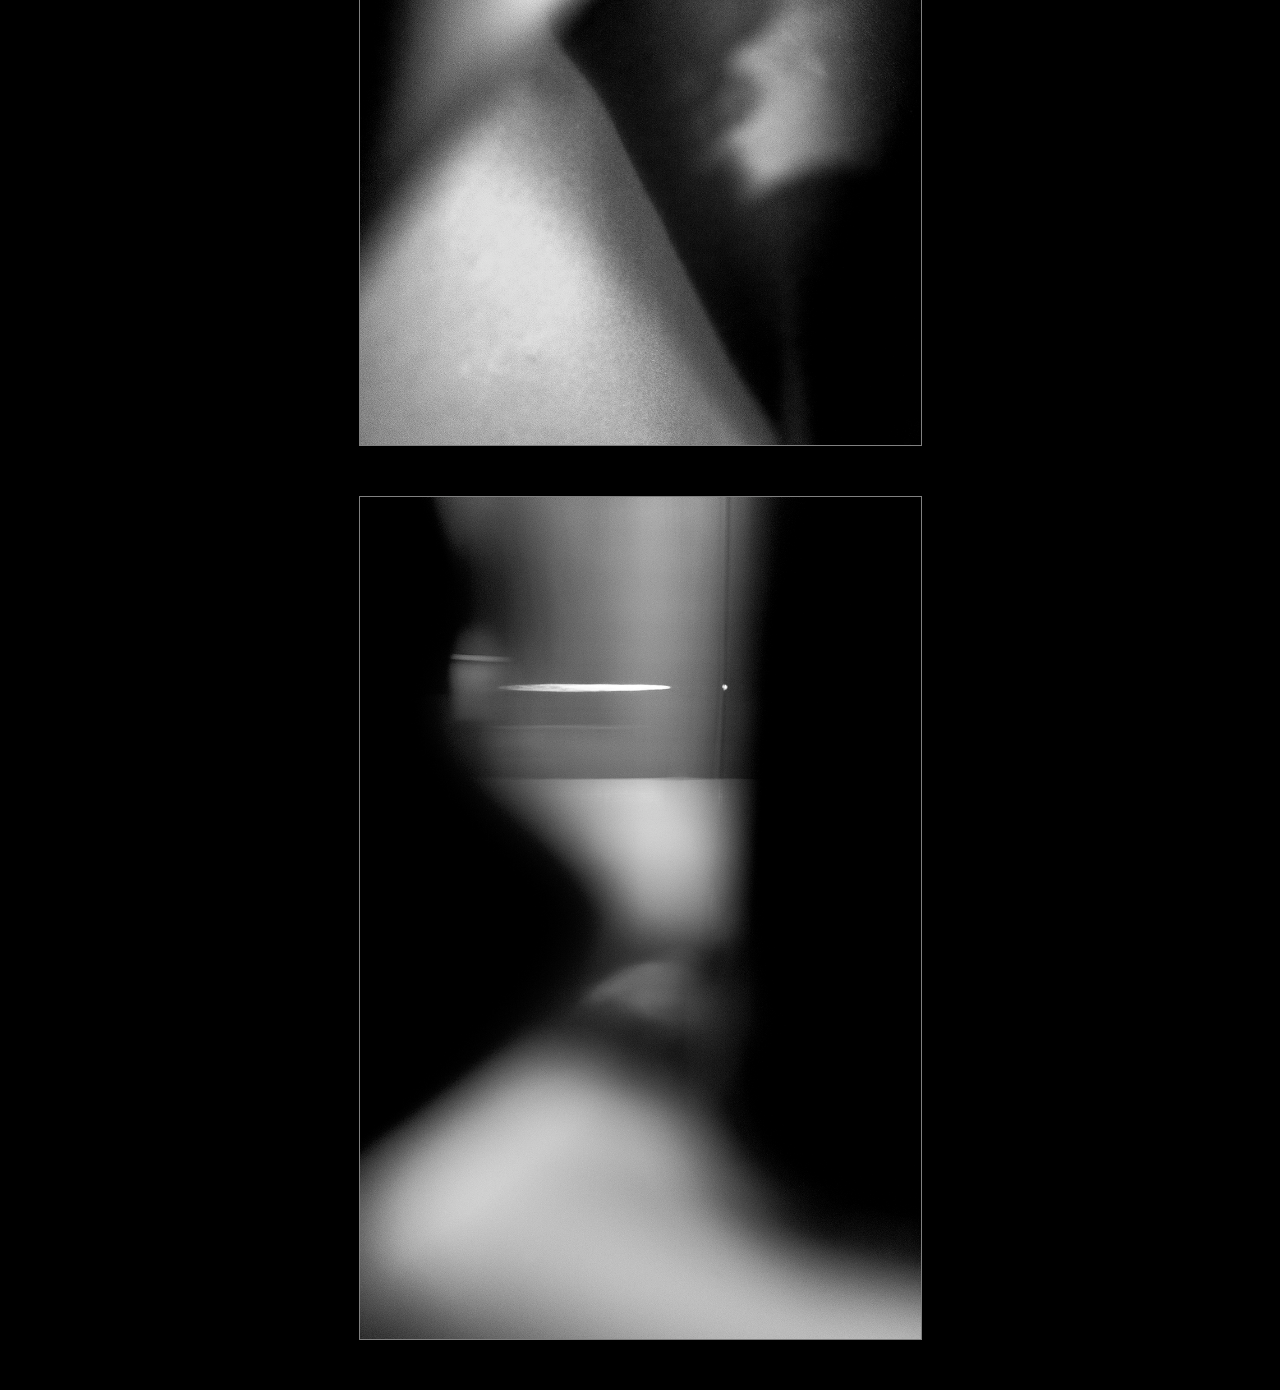
==== commit 2a9b6cea: "ready2" ====
--- a/index.html
+++ b/index.html
@@ -2,18 +2,47 @@
 <head>
     <title>RECENTS</title>
     <link rel="stylesheet" href="style.css" />
+    <link rel="stylesheet" href="https://cdnjs.cloudflare.com/ajax/libs/font-awesome/4.7.0/css/font-awesome.min.css">
 </head>
 <body>
-<ul>
-    <li><a class="active" href="index.html">RECENTS</a></li>
-    <li><a href="heathrow-hotel/view.html">HEATHROW HOTEL</a></li>
-    <li><a href="private-public/view.html">PRIVATE / PUBLIC</a></li>
-    <li><a href="portraits/view.html">PORTRAITS</a></li>
-    <li><a id="contact" href="contact.html">contact</a></li>
-</ul>
+    <div id="mobile-nav" class="mobile-container">
+        <div class="topnav">
+            <a href="index.html" class="active">RECENTS</a>
+            <div id="myLinks">
+                <a href="heathrow-hotel/view.html">HEATHROW HOTEL</a>
+                <a href="private-public/view.html">PRIVATE/PUBLIC</a>
+                <a href="portraits/view.html">PORTRAITS</a>
+                <a href="contact.html">contact</a>
+            </div>
+            <a href="javascript:void(0);" class="icon" onclick="myFunction()">
+                <i class="fa fa-bars"></i>
+            </a>
+        </div>
+        <img>
+    </div>
+
+    <ul id="pc-nav">
+        <li><a class="active" href="index.html">RECENTS</a></li>
+        <li><a href="heathrow-hotel/view.html">HEATHROW HOTEL</a></li>
+        <li><a href="private-public/view.html">PRIVATE/PUBLIC</a></li>
+        <li><a href="portraits/view.html">PORTRAITS</a></li>
+        <li><a href="contact.html">contact</a></li>
+    </ul>
+
     <img src="L1310256-Edit.jpg">
     <img src="L1300208-Edit.jpg">
     <img src="L1330542-Edit.jpg">
     <img src="L1330875-Edit.jpg">
+
+    <script>
+        function myFunction() {
+          var x = document.getElementById("myLinks");
+          if (x.style.display === "block") {
+            x.style.display = "none";
+          } else {
+            x.style.display = "block";
+          }
+        }
+    </script>
 </body>
 </html>--- a/style.css
+++ b/style.css
@@ -44,6 +44,14 @@
       background-color: black;
       border-bottom: solid white 0.5px;
     }
+
+    #contact-text {
+      margin-left: 90px;
+      margin-top: 50px;
+      color: white;
+      font-family: Courier New;
+      font-size: 38px;
+    }
 }
 
 
@@ -67,6 +75,14 @@
       background-color: black;
       border-bottom: solid white 1px;
     }
+
+    #contact-text {
+      margin-left: 90px;
+      margin-top: 50px;
+      color: white;
+      font-family: Courier New;
+      font-size: 18px;
+    }
 }
 
 
@@ -82,12 +98,4 @@
   border-left: solid white 1px;
   border-right: solid white 1px;
   border-top: solid white 1px;
-}
-
-#contact-text {
-  margin-left: 90px;
-  margin-top: 50px;
-  color: white;
-  font-family: Courier New;
-  font-size: 18px;
 }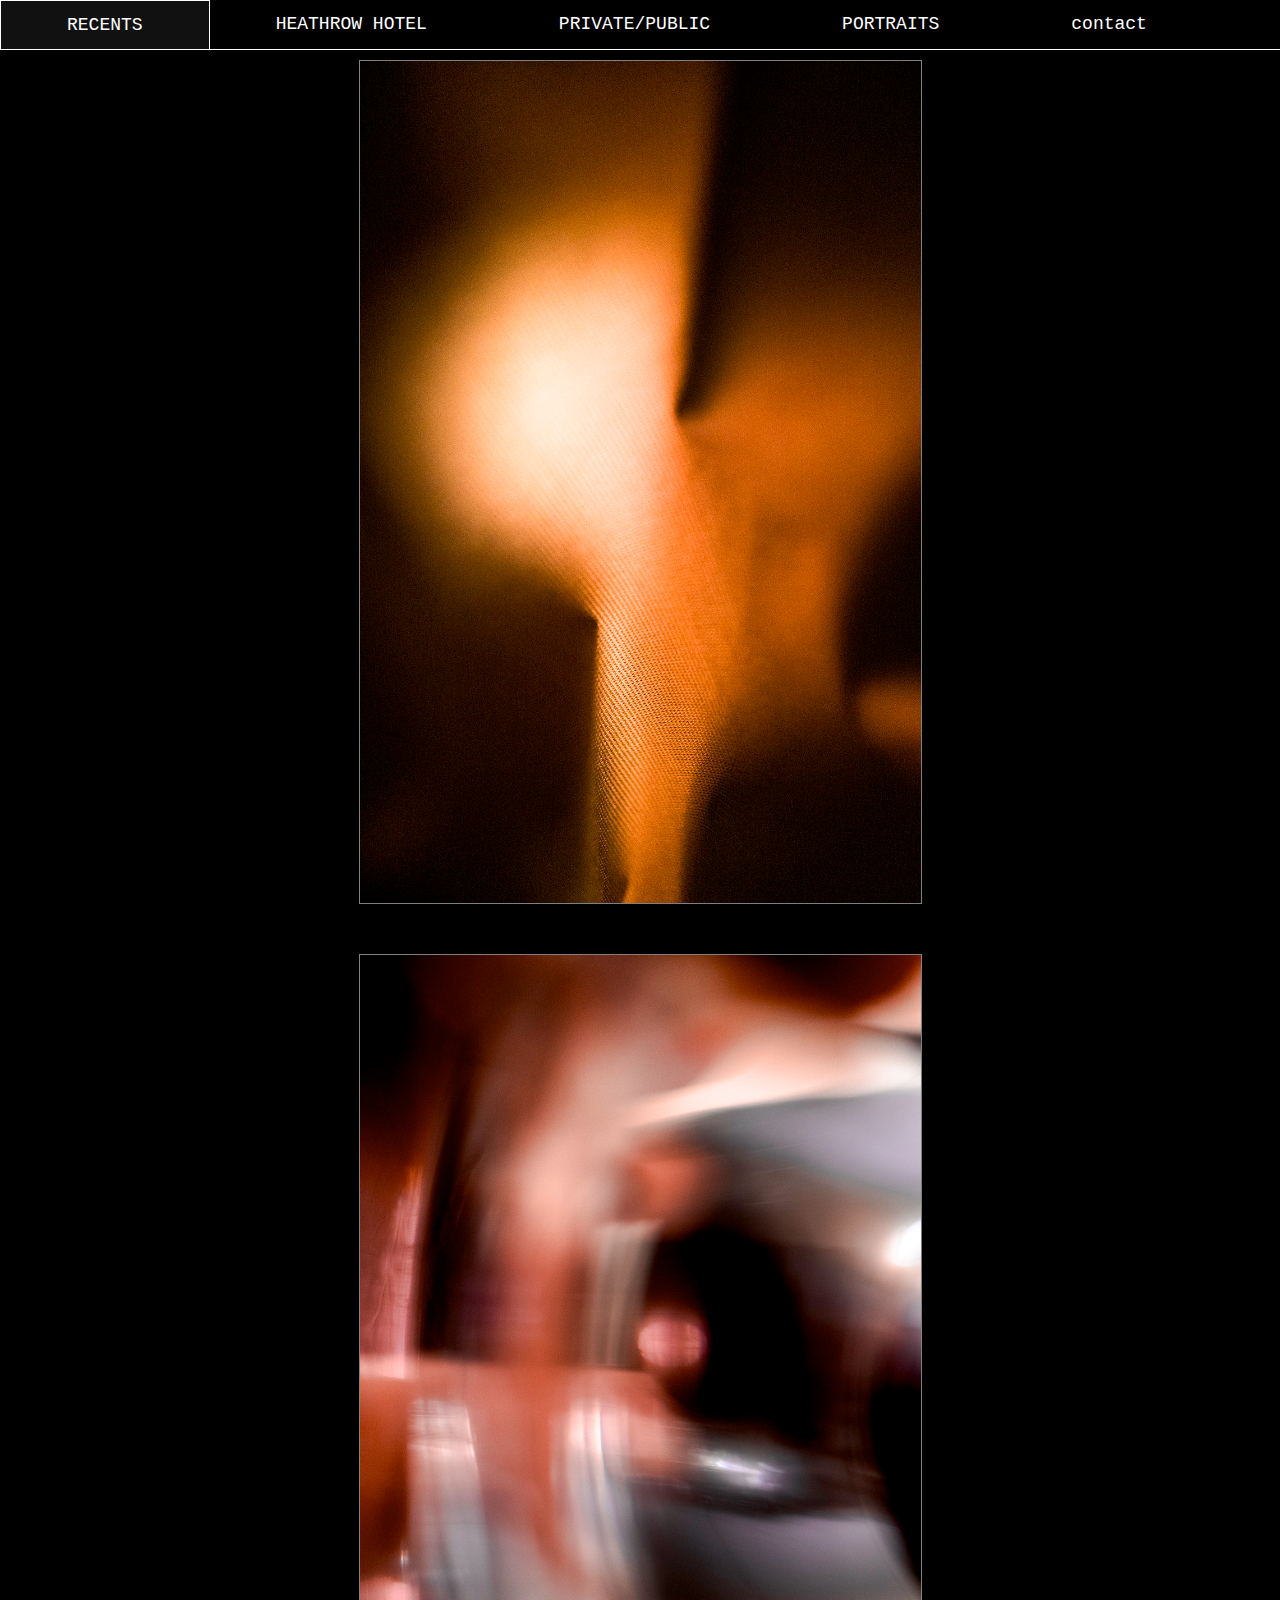
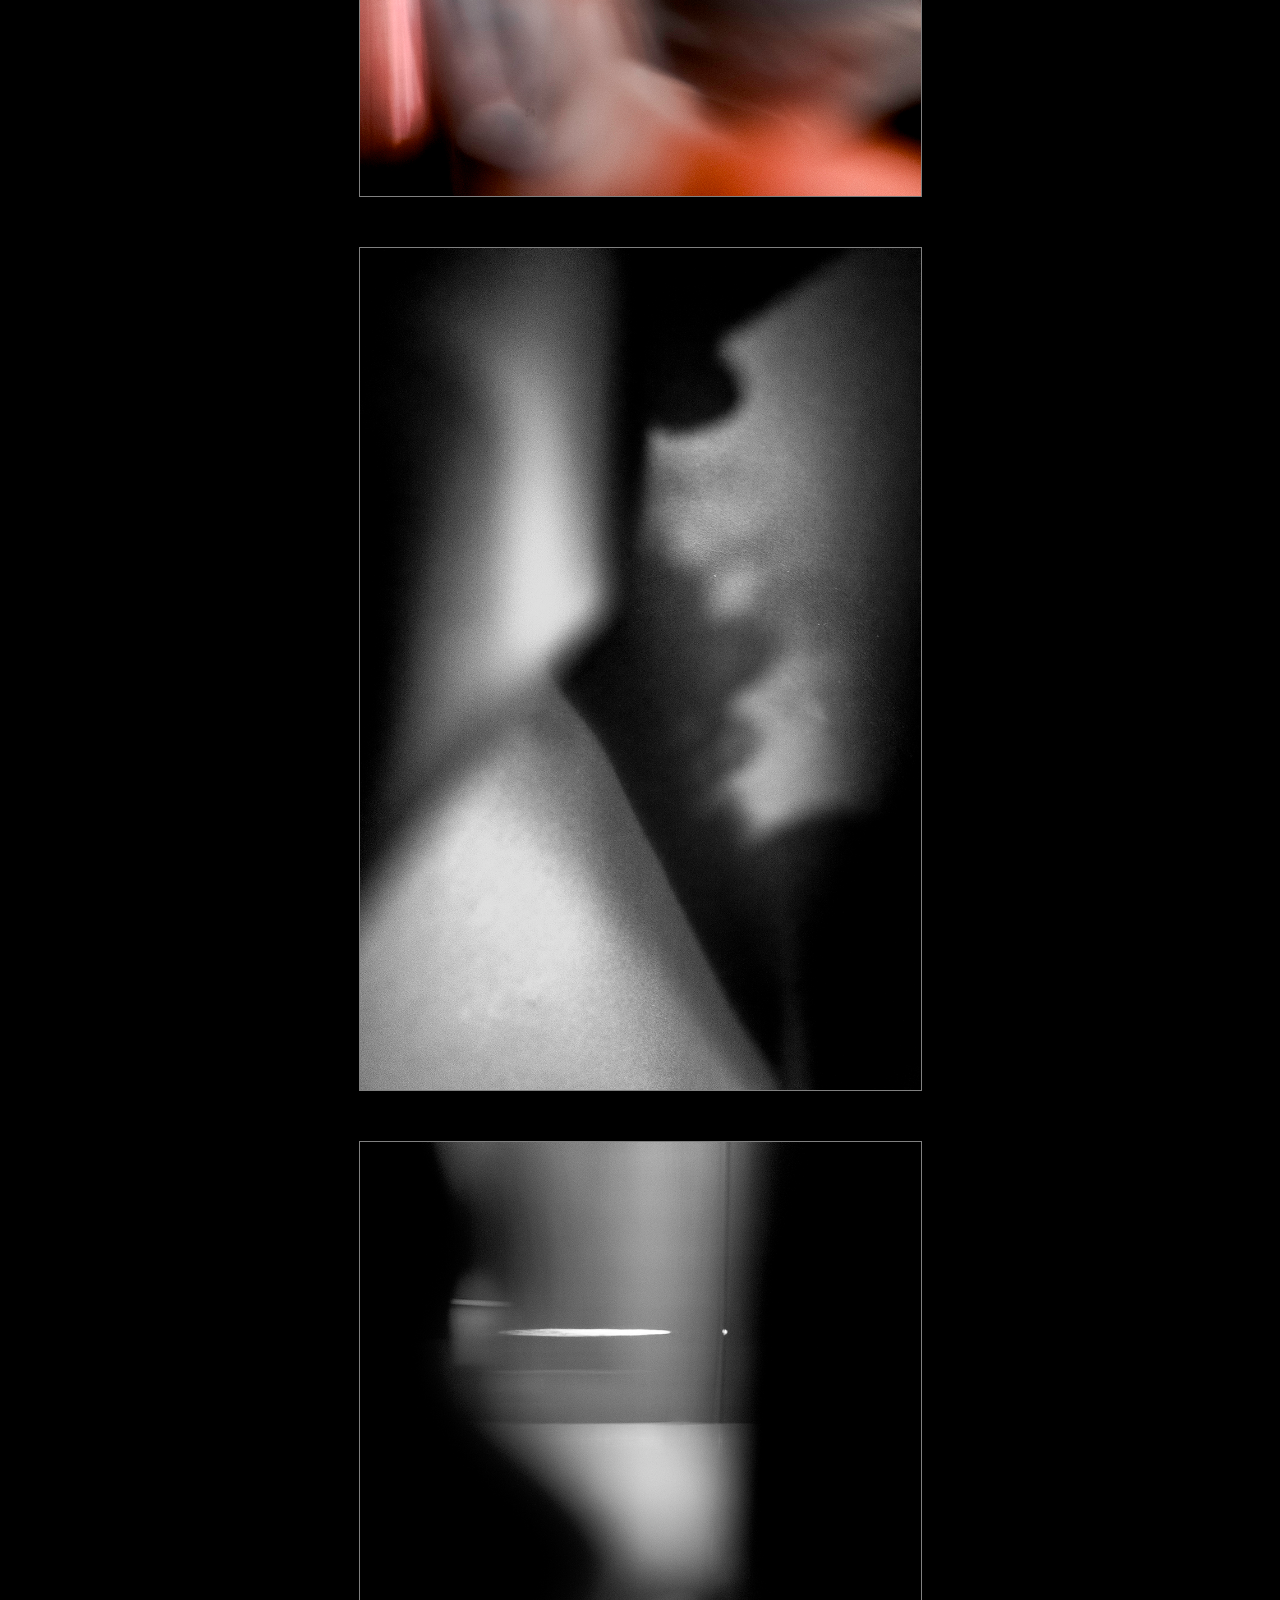
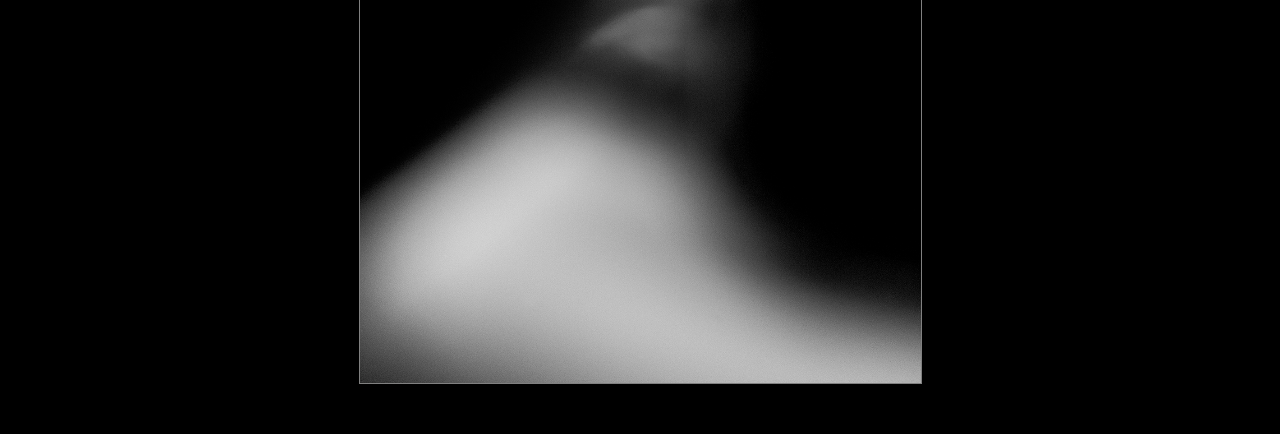
==== commit 08b129b5: "trying to fix contact view moving burger menu" ====
--- a/index.html
+++ b/index.html
@@ -18,7 +18,7 @@
                 <i class="fa fa-bars"></i>
             </a>
         </div>
-        <img>
+        <div id="underline"></div>
     </div>
 
     <ul id="pc-nav">
--- a/style.css
+++ b/style.css
@@ -26,31 +26,58 @@
 }
 
 @media only screen and (max-width: 1250px) {
-    li a {
-      display: block;
-      color: white;
-      text-align: center;
-      padding: 23px 39px;
-      text-decoration: none;
-      font-family: Courier New;
-      font-size: 18px;
+    #underline {
+      border: 2px solid gray;
+      width: 100%;
+      margin-top: 15px;
+      margin-left: 20px;
+      margin-right: 20px;
+      margin-bottom: 50px;
+      display: inline-block;
     }
-
-    ul {
-      list-style-type: none;
-      margin: 0;
-      padding: 0;
-      overflow: hidden;
-      background-color: black;
-      border-bottom: solid white 0.5px;
-    }
-
     #contact-text {
       margin-left: 90px;
       margin-top: 50px;
       color: white;
       font-family: Courier New;
       font-size: 38px;
+    }
+    .active {
+      padding-top: 50px;
+      background-color: black;
+      color: white;
+    }
+    #pc-nav {
+        display: none;
+    }
+    .topnav {
+      overflow: hidden;
+      background-color: black;
+      position: relative;
+      font-family: Courier New
+    }
+
+    .topnav #myLinks {
+      display: none;
+    }
+
+    .topnav a {
+      color: white;
+      padding-bottom: 35px;
+      padding-right: 36px;
+      padding-left: 46px;
+      text-decoration: none;
+      font-size: 82px;
+      display: block;
+    }
+
+    .topnav a.icon {
+      background: black;
+      display: block;
+      position: absolute;
+      right: 0;
+      top: 0;
+      padding-top: 50px;
     }
 }
 
@@ -83,19 +110,20 @@
       font-family: Courier New;
       font-size: 18px;
     }
+    .mobile-container {
+        display: none;
+    }
+    .active {
+      border-left: solid white 1px;
+      border-right: solid white 1px;
+      border-top: solid white 1px;
+    }
+    li {
+      float: left;
+    }
+    li a:hover {
+      background-color: #111;
+    }
 }
 
 
-li {
-  float: left;
-}
-
-li a:hover {
-  background-color: #111;
-}
-
-.active {
-  border-left: solid white 1px;
-  border-right: solid white 1px;
-  border-top: solid white 1px;
-}